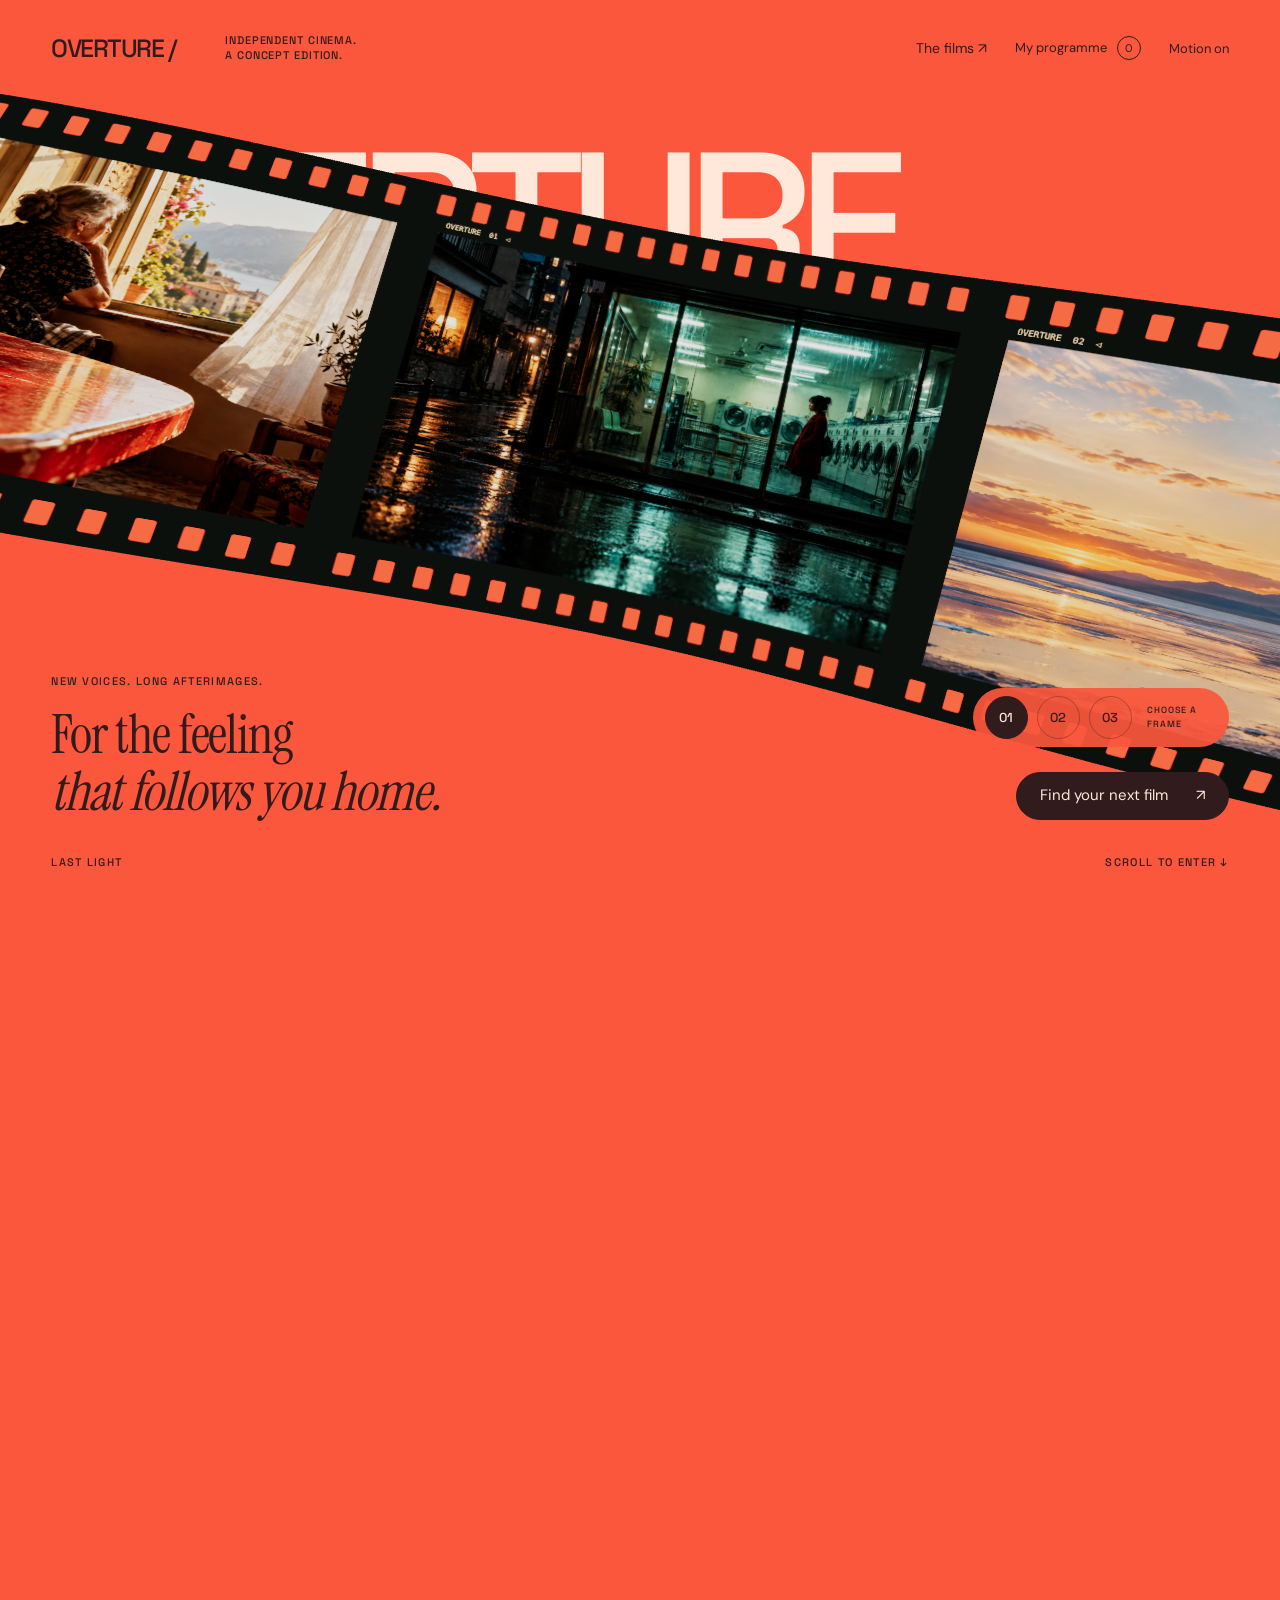
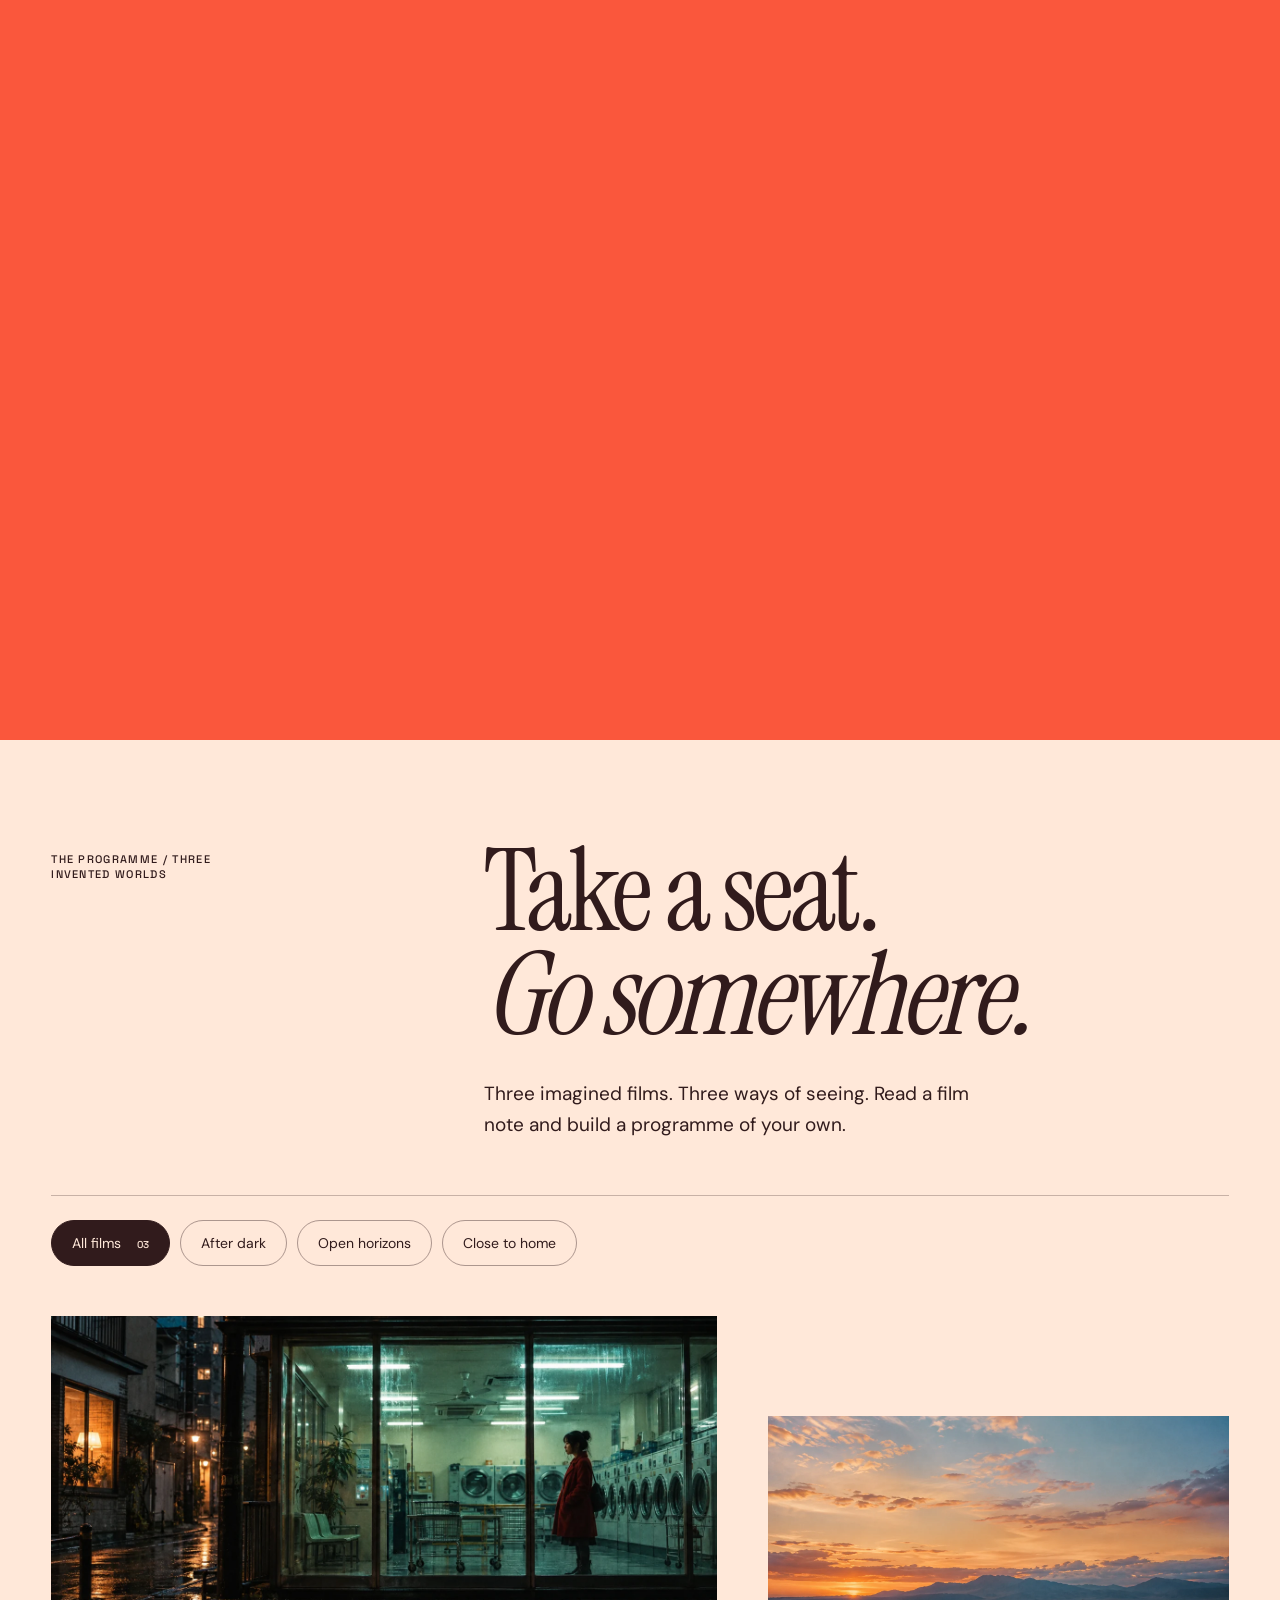
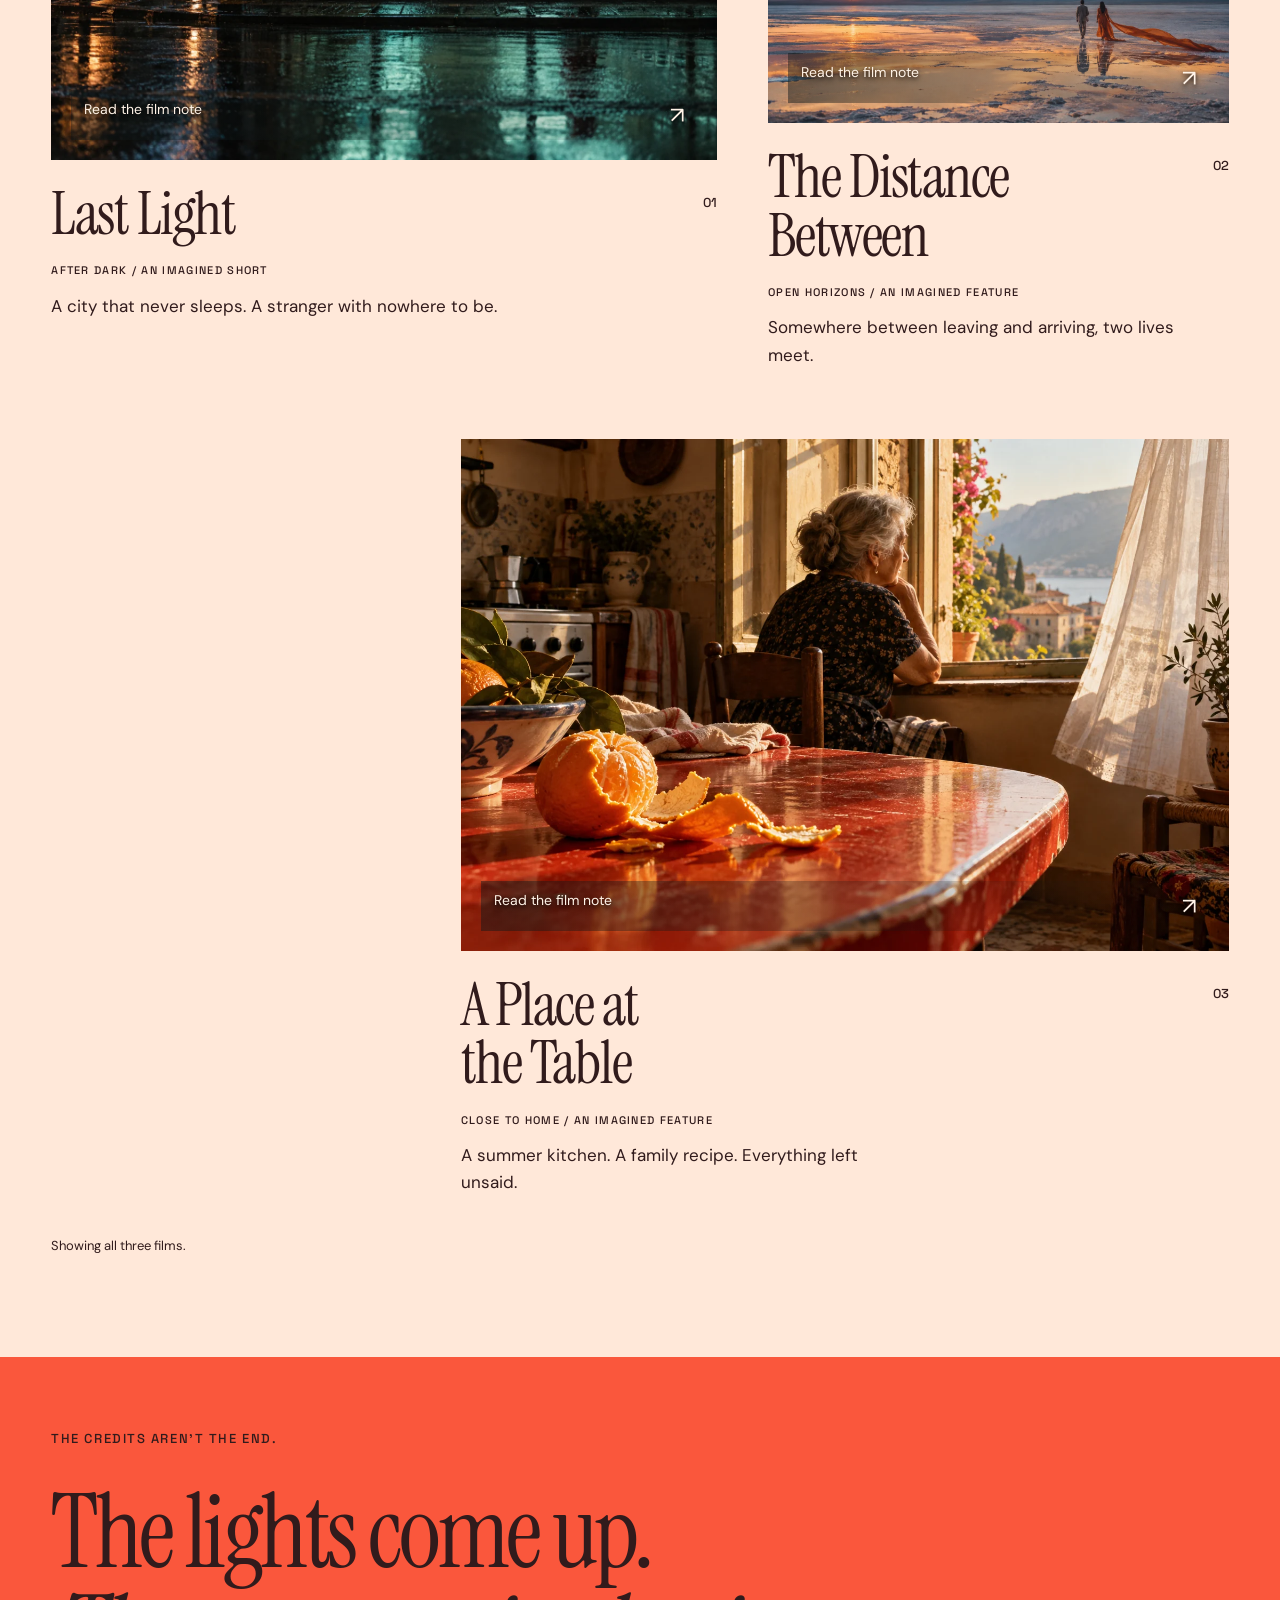
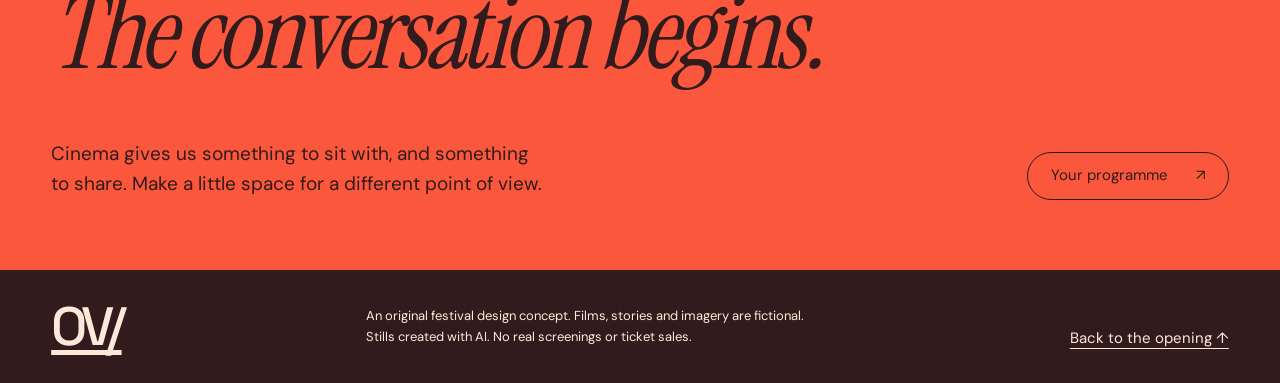
==== index.html @ 2280977c "Build distinct cinematic scene and responsive editorial site" ====
<!doctype html><html lang="en"><head><meta charset="utf-8"><meta name="viewport" content="width=device-width,initial-scale=1"><meta name="theme-color" content="#f3efe5"><title>OVERTURE · For the feeling that follows</title><meta name="description" content="An independent film festival concept. Enter the frame, explore three imagined films and make your own programme."><link rel="icon" href="./assets/icon.svg" type="image/svg+xml"><link rel="preload" href="./assets/sans.woff2" as="font" type="font/woff2" crossorigin><link rel="stylesheet" href="./common.css"><link rel="stylesheet" href="./style.css"><script type="importmap">{"imports":{"three":"./assets/vendor/three.module.js","three/webgpu":"./assets/vendor/three.module.js"}}</script></head><body>
<a class="skip" href="#programme">Skip to films</a><header class="nav"><a class="brand header-brand" href="#top">OVERTURE /</a><span class="caps nav-caption">Independent cinema.<br>A concept edition.</span><nav aria-label="Main navigation"><a href="#programme">The films ↗</a><button id="my-program" aria-label="My programme"><span class="program-label">My programme</span> <span id="saved-count">0</span></button><button data-motion aria-pressed="false">Motion on</button></nav></header>
<main id="top"><section class="journey" aria-label="A filmstrip becomes a cinema screen"><div class="sticky"><h1 class="masthead">OVERTURE</h1><span class="edition caps">A GOOD FILM<br>IS ONLY THE BEGINNING.</span><div class="projection"><img id="projection-image" src="./assets/night.webp" width="1440" height="960" alt="A woman waiting in a turquoise-lit laundromat at night"></div><div class="scene"><canvas aria-label="A curved three-dimensional filmstrip that unfurls toward the viewer"></canvas><div class="fallback" hidden>Some stories stay with you.<br><a href="#programme">Discover the films ↓</a></div></div><div class="hero-bottom"><div><span class="caps">NEW VOICES. LONG AFTERIMAGES.</span><p>For the feeling<br><em>that follows you home.</em></p></div><div class="hero-actions"><div class="frame-select" role="group" aria-label="Choose projected film"><button data-frame="0" class="selected" aria-pressed="true" aria-label="Project Last Light">01</button><button data-frame="1" aria-pressed="false" aria-label="Project The Distance Between">02</button><button data-frame="2" aria-pressed="false" aria-label="Project A Place at the Table">03</button><span class="caps">CHOOSE A FRAME</span></div><a class="action" href="#programme">Find your next film <span class="arrow">↗</span></a></div></div><div class="screen-title" aria-hidden="true">Some stories<br><em>stay with you.</em></div><div class="frame-counter caps"><span id="frame-name">LAST LIGHT</span><span id="scroll-cue">SCROLL TO ENTER ↓</span></div></div></section>
<section id="programme" class="programme"><div class="programme-head reveal"><span class="caps">THE PROGRAMME / THREE INVENTED WORLDS</span><div><h2>Take a seat.<br><em>Go somewhere.</em></h2><p>Three imagined films. Three ways of seeing. Read a film note and build a programme of your own.</p></div></div><div class="filters" role="group" aria-label="Filter films"><button data-filter="all" class="selected" aria-pressed="true">All films <span>03</span></button><button data-filter="night" aria-pressed="false">After dark</button><button data-filter="salt" aria-pressed="false">Open horizons</button><button data-filter="home" aria-pressed="false">Close to home</button></div><div class="film-grid" id="film-grid"><button class="film-card reveal" data-film="0" data-category="night"><div class="poster"><img src="./assets/night.webp" alt="A red-coated woman waits in a glowing laundromat on a rainy street" width="1440" height="960" loading="lazy"><span class="poster-action">Read the film note <span>↗</span></span></div><div class="film-heading"><h3>Last Light</h3><span class="film-index">01</span></div><div class="film-meta caps">AFTER DARK / AN IMAGINED SHORT</div><p>A city that never sleeps. A stranger with nowhere to be.</p></button><button class="film-card reveal" data-film="1" data-category="salt"><div class="poster"><img src="./assets/salt.webp" alt="Two figures cross a mirrored salt flat under an orange sunset" width="1440" height="960" loading="lazy"><span class="poster-action">Read the film note <span>↗</span></span></div><div class="film-heading"><h3>The Distance<br>Between</h3><span class="film-index">02</span></div><div class="film-meta caps">OPEN HORIZONS / AN IMAGINED FEATURE</div><p>Somewhere between leaving and arriving, two lives meet.</p></button><button class="film-card reveal" data-film="2" data-category="home"><div class="poster"><img src="./assets/home.webp" alt="Sunlight falls across an orange and a red kitchen table beside a woman at a window" width="1440" height="960" loading="lazy"><span class="poster-action">Read the film note <span>↗</span></span></div><div class="film-heading"><h3>A Place at<br>the Table</h3><span class="film-index">03</span></div><div class="film-meta caps">CLOSE TO HOME / AN IMAGINED FEATURE</div><p>A summer kitchen. A family recipe. Everything left unsaid.</p></button></div><p class="filter-status" aria-live="polite" id="filter-status">Showing all three films.</p></section>
<section class="afterword"><span class="caps">THE CREDITS AREN’T THE END.</span><h2 class="reveal">The lights come up.<br><em>The conversation begins.</em></h2><div><p>Cinema gives us something to sit with, and something to share. Make a little space for a different point of view.</p><button class="pill" id="review-program">Your programme <span class="arrow">↗</span></button></div></section></main><footer class="site-footer"><a class="brand" href="#top">OV/</a><p>An original festival design concept. Films, stories and imagery are fictional. Stills created with AI. No real screenings or ticket sales.</p><a href="#top">Back to the opening ↑</a></footer>
<dialog id="film-note"><img id="note-image" src="./assets/night.webp" alt="" width="1440" height="960"><div class="dialog-inner"><button class="dialog-close" data-close>Close ×</button><span class="caps" id="note-genre">AFTER DARK</span><h2 id="note-title">Last Light</h2><p id="note-synopsis"></p><button class="action" id="save-film">Save to my programme <span>+</span></button><p class="note-status" aria-live="polite" id="save-status"></p></div></dialog><dialog id="program-note"><div class="dialog-inner"><button class="dialog-close" data-close>Close ×</button><span class="caps">YOUR OWN LITTLE FESTIVAL</span><h2>My programme.</h2><div id="program-list"></div><p class="program-hint">Your selection is saved in this browser. These fictional films are part of a design demo.</p><a class="action" href="#programme" id="browse-films">Browse the films ↗</a></div></dialog>
<script type="module" src="./app.js"></script></body></html>
---- common.css ----
@font-face{font-family:DM;src:url('./assets/sans.woff2') format('woff2');font-weight:400;font-display:swap}@font-face{font-family:Space;src:url('./assets/display.woff2') format('woff2');font-weight:500;font-display:swap}@font-face{font-family:Instrument;src:url('./assets/serif.woff2') format('woff2');font-weight:400;font-display:swap}
*{box-sizing:border-box}html{scroll-behavior:smooth;scroll-padding-top:90px}body{margin:0;font-family:DM,Arial,sans-serif;-webkit-font-smoothing:antialiased}button,a,input,select{ -webkit-tap-highlight-color:transparent}button,input,select{font:inherit}button,a{touch-action:manipulation}a{color:inherit;text-decoration:none}button{cursor:pointer}button:focus-visible,a:focus-visible,input:focus-visible,select:focus-visible{outline:3px solid var(--accent);outline-offset:5px}button:disabled{cursor:default}p{font-size:20px;line-height:1.6;margin:0}h1,h2,h3{font-weight:400;margin:0}button{color:inherit}.skip{position:fixed;top:-80px;left:20px;padding:15px;background:var(--ink);color:var(--paper);z-index:100}.skip:focus{top:12px}.scene{position:relative;width:100%;height:100svh;overflow:hidden}.scene canvas{display:block;width:100%;height:100%}.fallback{position:absolute;inset:30% 10%;text-align:center;font-size:24px;line-height:1.5}.fallback[hidden]{display:none}.journey{position:relative}.sticky{position:sticky;top:0;height:100svh;overflow:hidden}.caps{font:500 13px/1.4 Space,Arial,sans-serif;letter-spacing:.12em;text-transform:uppercase}.pill,.action{display:inline-flex;align-items:center;justify-content:center;min-height:48px;padding:12px 23px;border-radius:100px;border:1px solid currentColor;background:transparent;font-size:15px;line-height:1.3;gap:28px;transition:background .2s,color .2s,box-shadow .2s}.action{background:var(--ink);color:var(--paper);border-color:var(--ink)}.action:hover{background:var(--accent);color:var(--ink);border-color:var(--accent)}.pill:hover{background:var(--ink);color:var(--paper)}.arrow{display:inline-block;transition:transform .25s}.action:hover .arrow,a:hover .arrow{transform:translate(4px,-4px)}.site-footer{display:flex;justify-content:space-between;align-items:flex-end;gap:32px;padding:35px 4vw;border-top:1px solid currentColor}.site-footer p{font-size:13px;line-height:1.6;max-width:460px}.site-footer a{font-size:15px;text-decoration:underline;text-underline-offset:5px}dialog{width:min(780px,calc(100% - 32px));max-height:90svh;padding:0;background:var(--paper);color:var(--ink);border:0;border-radius:6px;box-shadow:0 20px 120px #0006}dialog::backdrop{background:#050d16b8;backdrop-filter:blur(8px)}.dialog-inner{padding:clamp(24px,5vw,54px)}.dialog-inner h2{font-family:Instrument,serif;font-size:clamp(42px,6vw,68px);line-height:1;margin:25px 0}.dialog-inner p{font-size:18px;line-height:1.6}.dialog-close{float:right;border:1px solid currentColor;background:transparent;padding:10px 16px;border-radius:99px;min-height:44px}.dialog-inner .action{margin-top:26px}.reveal{opacity:1}.ready .reveal{opacity:0;transform:translateY(24px);transition:opacity .7s,transform .7s}.ready .reveal.in-view{opacity:1;transform:none}.motion-off .reveal{opacity:1;transform:none;transition:none}@media(max-width:700px){p{font-size:17px;line-height:1.6}.caps{font-size:12px}.site-footer{padding:28px 22px;align-items:flex-start;flex-direction:column;gap:20px}.pill,.action{font-size:14px;min-height:46px;padding:12px 19px}}@media(prefers-reduced-motion:reduce){html{scroll-behavior:auto}*,*:before,*:after{animation:none!important;transition:none!important}.ready .reveal{opacity:1;transform:none}}

.motion-off *{animation-play-state:paused!important}
---- style.css ----
:root{--ink:#311b1c;--paper:#ffe8d9;--accent:#ffca9c}body{background:#fa573c;color:var(--ink)}.nav{position:absolute;z-index:9;top:0;left:0;width:100%;padding:28px 4vw;display:flex;align-items:center;gap:50px}.brand{font:500 47px/.8 Space,sans-serif;letter-spacing:-.09em}.nav-caption{font-size:11px;letter-spacing:.08em}.nav nav{display:flex;margin-left:auto;gap:28px;align-items:center;font-size:14px}.nav button{border:0;background:none;padding:8px 0;min-height:40px;font-size:13px}.nav button:hover,.nav a:hover{text-decoration:underline;text-underline-offset:5px}#saved-count{display:inline-flex;border:1px solid currentColor;border-radius:50%;width:24px;height:24px;align-items:center;justify-content:center;margin-left:7px;font-size:11px}.journey{height:260svh}.sticky{background:#fa573c}.masthead{position:absolute;left:3vw;top:16svh;width:94vw;z-index:1;font:500 15.8vw/.8 Space,sans-serif;letter-spacing:-.085em;color:#ffe8d9;transform:translateY(var(--title-y,0px));opacity:var(--opening,1)}.edition{position:absolute;top:41%;left:4vw;color:#ffe8d9;z-index:1;font-size:11px;line-height:1.6;opacity:var(--opening,1)}.scene{position:absolute;inset:0;z-index:3;pointer-events:none;opacity:var(--strip,1)}.projection{position:absolute;inset:0;z-index:2;opacity:var(--screen,0);overflow:hidden;background:#172527}.projection img{width:100%;height:100%;object-fit:cover;object-position:50% 50%;transform:scale(var(--screen-scale,1.05))}.projection:after{content:'';position:absolute;inset:0;background:linear-gradient(0deg,#041317b3,transparent 75%)}.hero-bottom{position:absolute;z-index:4;bottom:80px;left:4vw;right:4vw;display:flex;justify-content:space-between;align-items:end;gap:40px;opacity:var(--opening,1);transform:translateY(var(--bottom-y,0px));pointer-events:var(--opening-events,auto)}.hero-bottom p{font:clamp(34px,4.2vw,68px)/1.05 Instrument,serif;margin-top:17px;letter-spacing:-.02em}.hero-bottom p em{font-style:italic}.hero-bottom .caps{font-size:11px}.hero-actions{display:flex;flex-direction:column;align-items:flex-end;gap:25px}.action{background:var(--ink);border-color:var(--ink);color:var(--paper)}.action:hover{background:var(--paper);border-color:var(--paper)}.frame-select{display:flex;align-items:center;gap:9px}.frame-select button{border:1px solid #311b1c55;border-radius:50%;width:43px;height:43px;background:transparent;font:13px Space,sans-serif;transition:background .2s,color .2s}.frame-select button:hover,.frame-select button.selected{background:var(--ink);color:var(--paper);border-color:var(--ink)}.frame-select .caps{font-size:9px;max-width:70px;line-height:1.5;margin-left:6px}.screen-title{position:absolute;z-index:4;left:4vw;bottom:15%;color:var(--paper);font:clamp(60px,9vw,150px)/.9 Instrument,serif;letter-spacing:-.035em;opacity:var(--screen-type,0);transform:translateY(var(--screen-y,35px));pointer-events:none}.frame-counter{position:absolute;z-index:4;left:4vw;right:4vw;bottom:30px;display:flex;justify-content:space-between;font-size:11px;color:var(--counter-color,#311b1c)}.programme{padding:100px 4vw 100px;background:#ffe8d9;scroll-margin-top:0}.programme-head{display:grid;grid-template-columns:1fr 2fr;gap:60px;margin-bottom:55px}.programme-head>.caps{font-size:11px;padding-top:12px;max-width:220px}.programme-head h2{font:clamp(65px,9vw,150px)/.9 Instrument,serif;letter-spacing:-.035em}.programme-head p{max-width:510px;margin-top:32px;font-size:19px}.filters{display:flex;gap:10px;flex-wrap:wrap;border-top:1px solid #311b1c44;padding-top:24px;margin-bottom:50px}.filters button{font-size:14px;border:1px solid #311b1c66;background:transparent;border-radius:99px;padding:12px 20px;min-height:46px}.filters button span{font:10px Space,sans-serif;margin-left:12px}.filters button:hover{background:#f8d2c0}.filters button.selected{background:var(--ink);color:var(--paper);border-color:var(--ink)}.film-grid{display:grid;grid-template-columns:repeat(12,1fr);gap:70px 4vw;align-items:start}.film-card{padding:0;border:0;text-align:left;background:none;min-width:0;color:var(--ink);grid-column:span 7}.film-card:nth-child(2){grid-column:span 5;padding-top:100px}.film-card:nth-child(3){grid-column:5/span 8}.film-card[hidden]{display:none}.film-card .poster{position:relative;overflow:hidden;aspect-ratio:1.5;background:#201e22;transform:perspective(900px) rotateX(var(--rx,0deg)) rotateY(var(--ry,0deg));transition:transform .4s;transform-origin:center center}.poster img{width:100%;height:100%;display:block;object-fit:cover;transition:transform .7s,filter .7s}.film-card:hover .poster img,.film-card:focus-visible .poster img{transform:scale(1.04);filter:brightness(1.08)}.poster-action{position:absolute;left:20px;bottom:20px;right:20px;color:#fff3e7;font-size:14px;display:flex;justify-content:space-between;text-shadow:0 2px 5px #000;background:linear-gradient(90deg,#10171877,transparent);padding:10px 13px}.poster-action>span{font-size:23px;transition:transform .25s}.film-card:hover .poster-action>span{transform:translate(3px,-3px)}.film-heading{display:flex;justify-content:space-between;gap:20px;align-items:start;margin-top:25px}.film-heading h3{font:clamp(40px,4.7vw,80px)/.97 Instrument,serif;letter-spacing:-.025em}.film-index{font:13px Space,sans-serif;margin-top:9px}.film-meta{font-size:11px;margin-top:20px}.film-card p{font-size:17px;line-height:1.6;max-width:450px;margin-top:14px}.filter-status{font-size:13px;margin-top:40px}.film-grid.filtered .film-card{grid-column:1/span 8;padding-top:0}.afterword{padding:70px 4vw;background:#fa573c}.afterword h2{font:clamp(50px,8vw,130px)/.98 Instrument,serif;letter-spacing:-.035em;margin:35px 0 55px}.afterword>div{display:flex;justify-content:space-between;gap:50px;align-items:end}.afterword p{max-width:500px;font-size:19px}.site-footer{background:#311b1c;color:#ffe8d9;border:0}.site-footer .brand{font-size:54px}#film-note>img{display:block;width:100%;height:auto;max-height:42svh;object-fit:cover}.note-status{font-size:13px!important;min-height:20px;margin-top:13px}.program-hint{font-size:14px!important;margin-top:25px}.program-row{display:flex;align-items:center;justify-content:space-between;gap:20px;border-top:1px solid #311b1c44;padding:18px 0}.program-row span{font:32px Instrument,serif}.program-row button{background:none;border:0;border-bottom:1px solid #311b1c77;padding:10px 0;font-size:13px}.program-row button:hover{color:#a33626}.empty-program{font-size:18px;padding:10px 0 20px}@media(max-width:900px){.nav{gap:25px}.nav nav{gap:18px}.hero-bottom p{font-size:44px}.film-card p{font-size:16px}.programme-head{gap:30px}}@media(max-width:700px){.nav{padding:23px 22px}.brand{font-size:39px}.nav-caption{display:none}.nav nav{gap:18px}.nav nav>a{display:none}.nav button{font-size:12px}#saved-count{width:21px;height:21px;font-size:10px;margin-left:3px}.journey{height:240svh}.masthead{top:22svh;left:3vw;font-size:15.8vw}.edition{top:15svh;left:22px;font-size:10px}.hero-bottom{left:22px;right:22px;bottom:80px;display:block}.hero-bottom p{font-size:37px}.hero-bottom>.caps{font-size:10px}.hero-actions{margin-top:25px;align-items:flex-start;gap:20px}.frame-select{gap:8px}.frame-select button{width:38px;height:38px;font-size:12px}.hero-actions .action{width:100%;justify-content:space-between}.hero-bottom .caps{font-size:10px}.frame-select .caps{font-size:8px}.frame-counter{left:22px;right:22px;bottom:25px;font-size:9px;gap:15px}.frame-counter>span{max-width:170px}.screen-title{left:22px;bottom:20%;font-size:20vw}.programme{padding:60px 22px}.programme-head{display:block;margin-bottom:35px}.programme-head>.caps{max-width:none}.programme-head h2{font-size:70px;margin-top:25px}.programme-head p{font-size:17px;margin-top:25px}.filters{gap:8px;padding-top:20px;margin-bottom:35px}.filters button{font-size:12px;padding:10px 14px;min-height:42px}.film-grid{display:flex;flex-direction:column;gap:45px}.film-card,.film-card:nth-child(2),.film-card:nth-child(3){width:100%;padding-top:0}.film-heading{margin-top:18px}.film-heading h3{font-size:45px}.film-meta{font-size:10px;margin-top:15px}.film-card p{font-size:17px;margin-top:12px}.poster-action{left:10px;right:10px;bottom:10px;font-size:12px;padding:8px 10px}.filter-status{margin-top:25px}.afterword{padding:50px 22px}.afterword h2{font-size:47px;margin:28px 0 32px}.afterword>div{display:block}.afterword p{font-size:17px}.afterword .pill{margin-top:28px}.site-footer .brand{font-size:45px}.dialog-inner h2{font-size:48px}.dialog-inner p{font-size:17px}}@media(max-height:650px) and (min-width:701px){.masthead{top:20svh;font-size:14.7vw}.hero-bottom{bottom:65px}.hero-bottom p{font-size:40px}.hero-actions{gap:14px}.edition{display:none}}

.header-brand{font-size:25px;letter-spacing:-.06em}.frame-select{background:#fa573cee;border-radius:99px;padding:8px 12px}.motion-off .film-card .poster{transform:none}@media(max-width:700px){.header-brand{font-size:20px}.nav{gap:10px}.nav nav{gap:13px}.frame-select{padding:7px 10px}}

@media(max-width:700px){.hero-bottom:before{content:"";position:absolute;z-index:-1;inset:-16px -22px -25px;background:#fa573c}.hero-bottom .caps{font-size:11px}}@media(max-width:360px){.nav .header-brand{font-size:18px}.program-label{font-size:0}.program-label:after{content:"Saved";font-size:12px}.nav nav{gap:12px}}
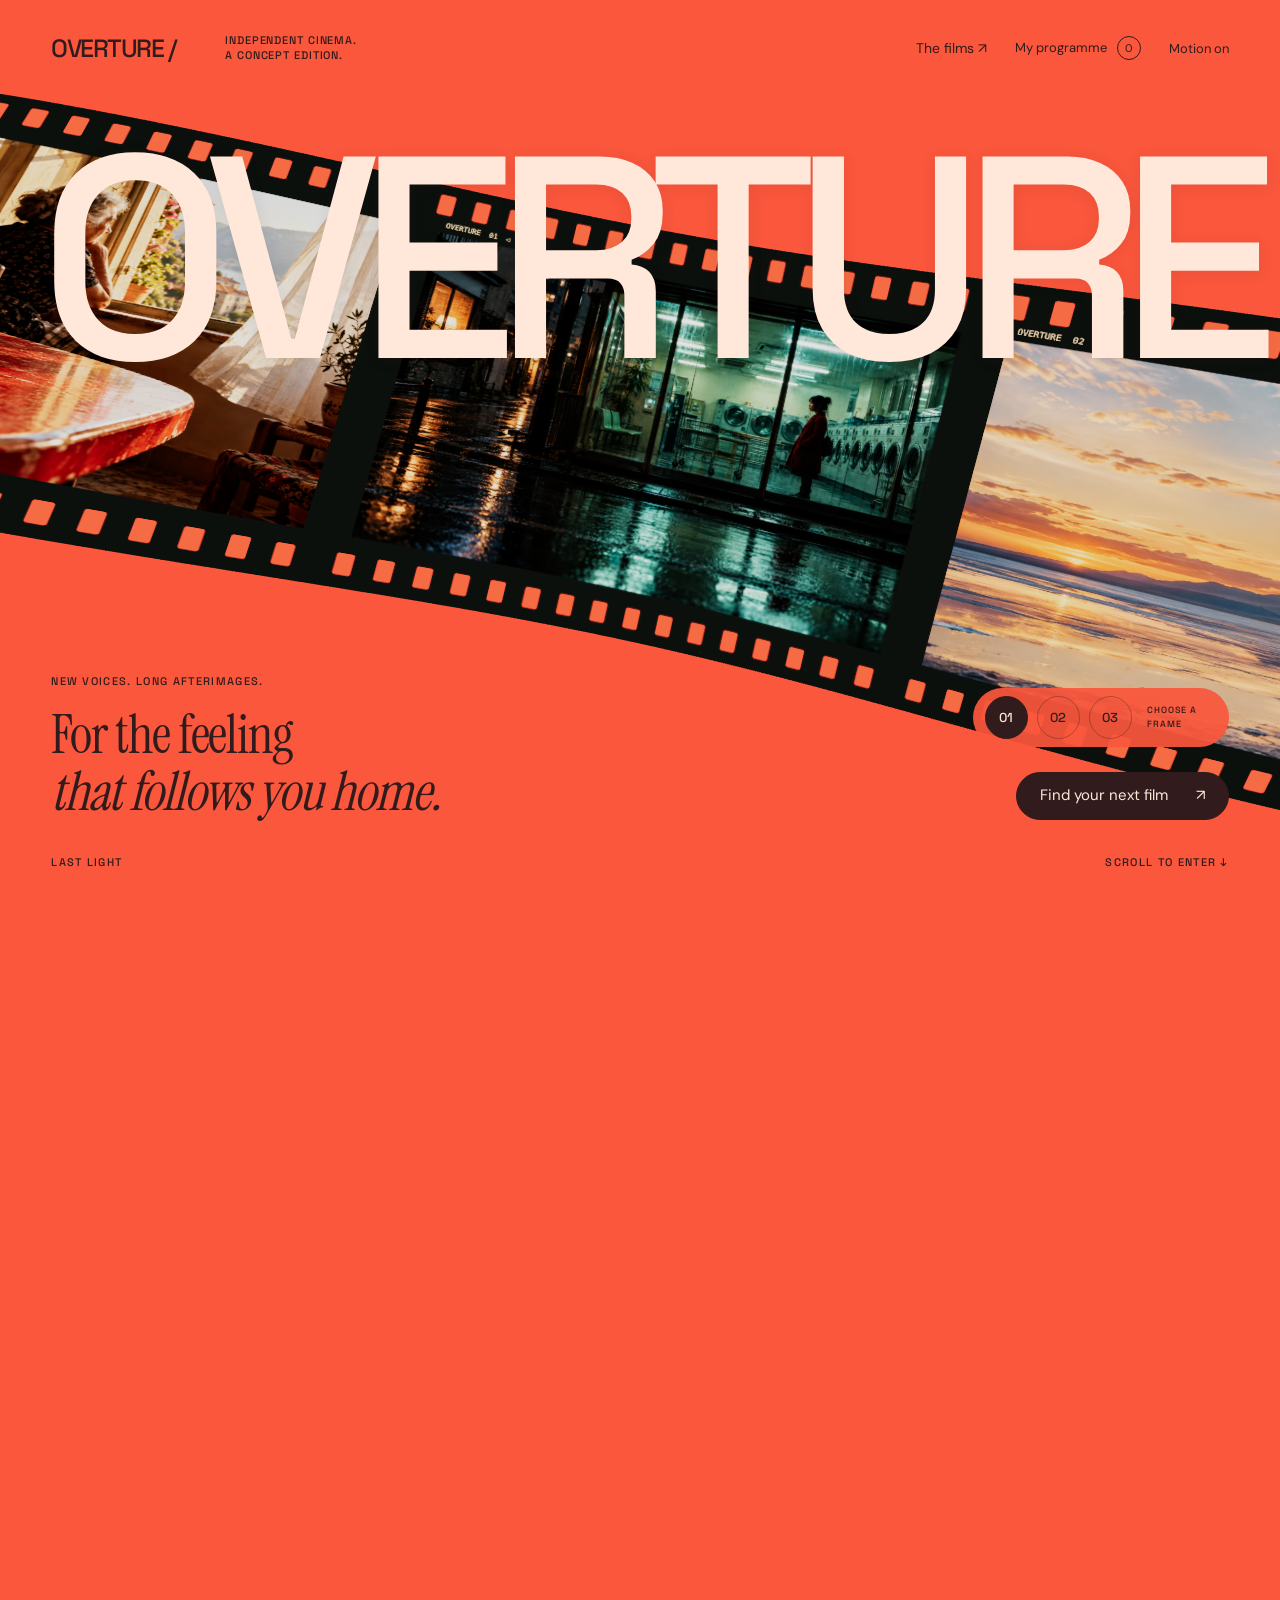
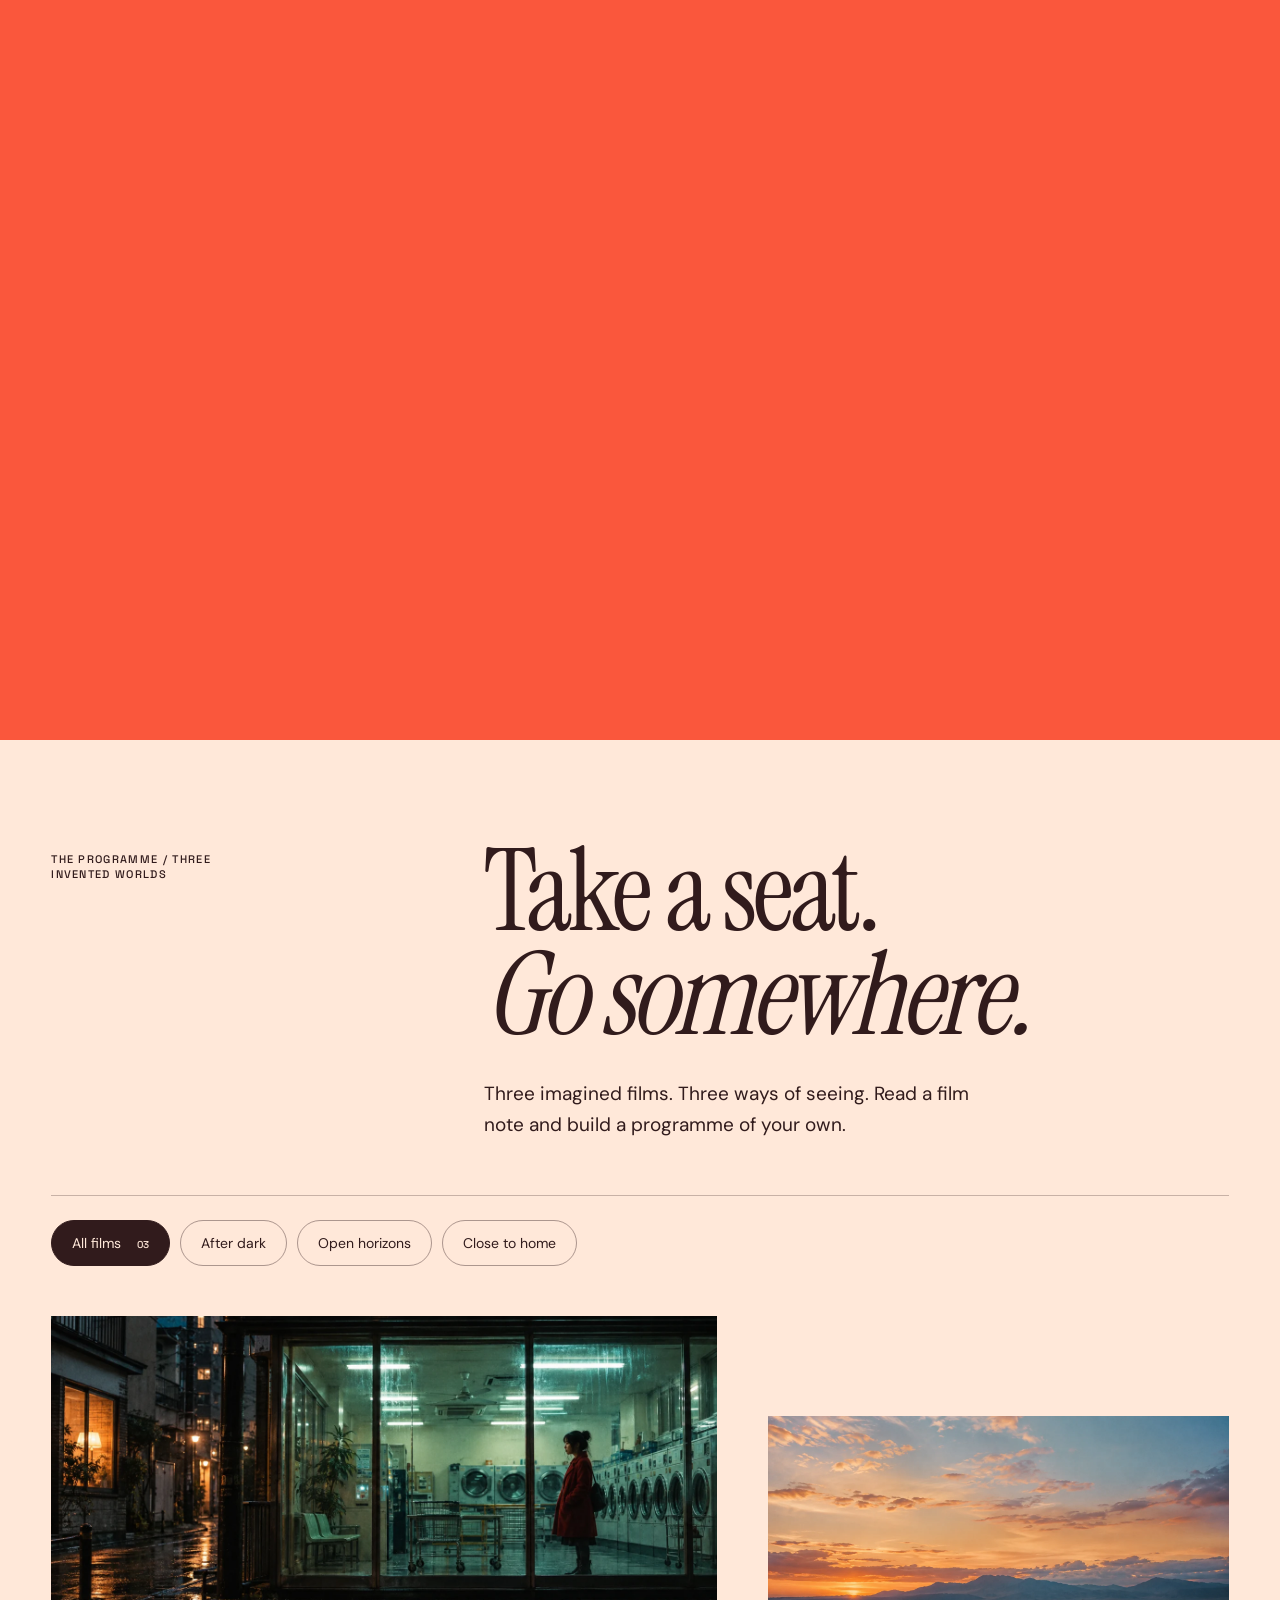
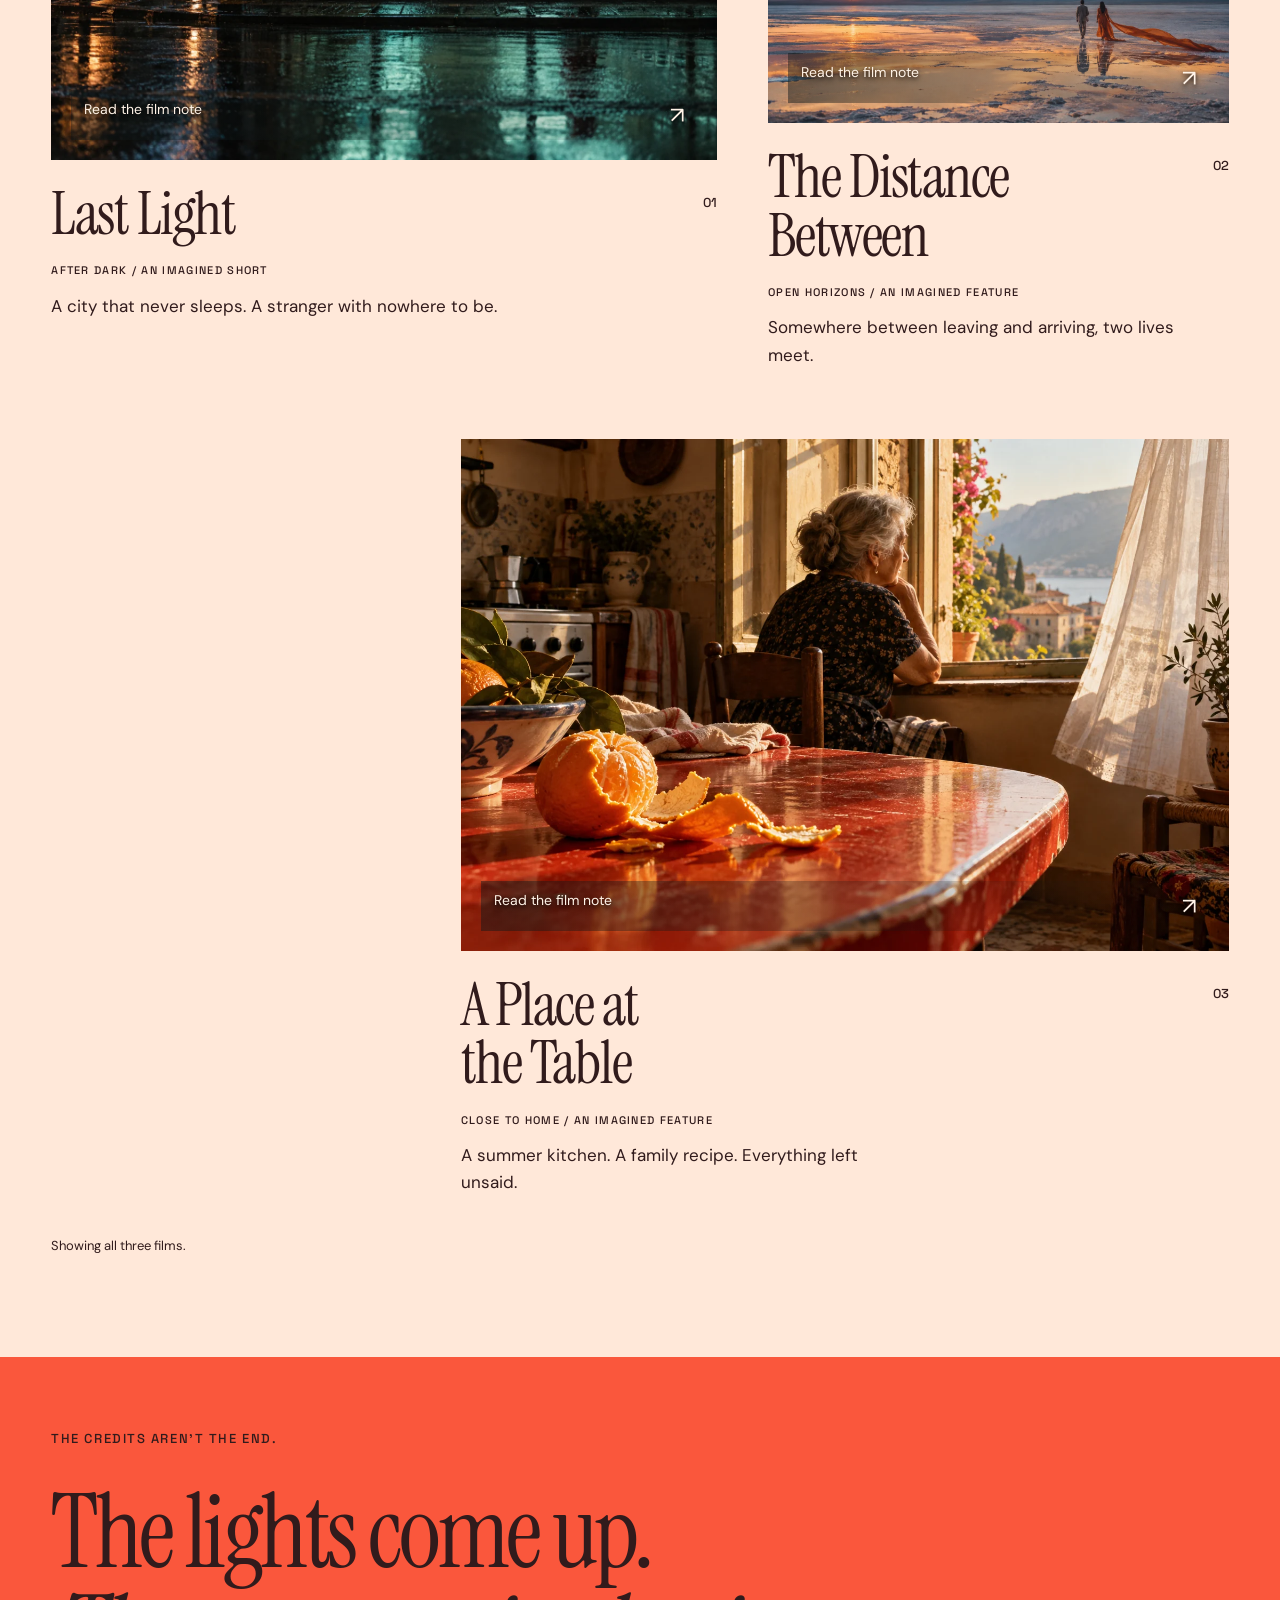
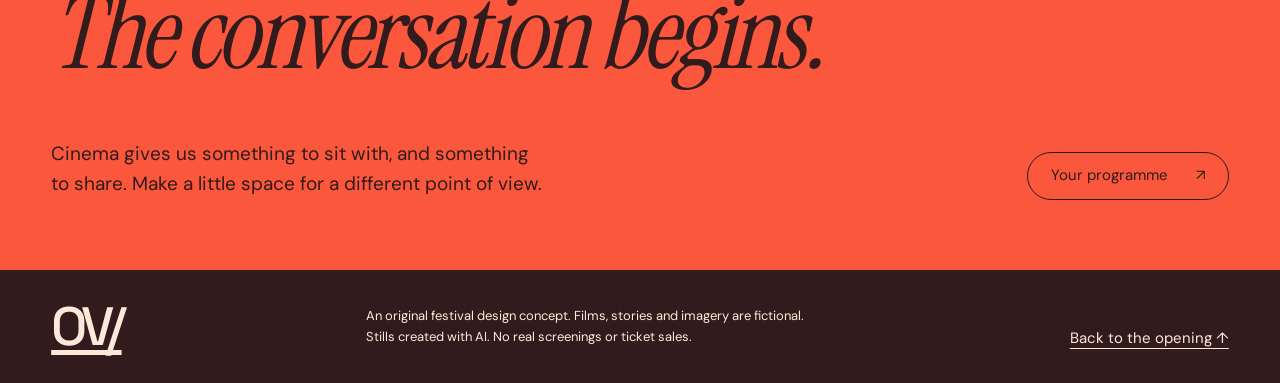
==== commit 2e95d3a5: "Update Site source" ====
--- a/index.html
+++ b/index.html
@@ -1,7 +1,7 @@
-<!doctype html><html lang="en"><head><meta charset="utf-8"><meta name="viewport" content="width=device-width,initial-scale=1"><meta name="theme-color" content="#f3efe5"><title>OVERTURE · For the feeling that follows</title><meta name="description" content="An independent film festival concept. Enter the frame, explore three imagined films and make your own programme."><link rel="icon" href="./assets/icon.svg" type="image/svg+xml"><link rel="preload" href="./assets/sans.woff2" as="font" type="font/woff2" crossorigin><link rel="stylesheet" href="./common.css"><link rel="stylesheet" href="./style.css"><script type="importmap">{"imports":{"three":"./assets/vendor/three.module.js","three/webgpu":"./assets/vendor/three.module.js"}}</script></head><body>
+<!doctype html><html lang="en"><head><meta charset="utf-8"><meta name="viewport" content="width=device-width,initial-scale=1"><meta name="theme-color" content="#f3efe5"><title>OVERTURE · For the feeling that follows</title><meta name="description" content="An independent film festival concept. Enter the frame, explore three imagined films and make your own programme."><link rel="icon" href="./assets/icon.svg" type="image/svg+xml"><link rel="preload" href="./assets/sans.woff2" as="font" type="font/woff2" crossorigin><link rel="stylesheet" href="./common.css?v=86716614e279"><link rel="stylesheet" href="./style.css?v=f6d5441d3dba"><script type="importmap">{"imports":{"three":"./assets/vendor/three.module.js","three/webgpu":"./assets/vendor/three.module.js"}}</script></head><body>
 <a class="skip" href="#programme">Skip to films</a><header class="nav"><a class="brand header-brand" href="#top">OVERTURE /</a><span class="caps nav-caption">Independent cinema.<br>A concept edition.</span><nav aria-label="Main navigation"><a href="#programme">The films ↗</a><button id="my-program" aria-label="My programme"><span class="program-label">My programme</span> <span id="saved-count">0</span></button><button data-motion aria-pressed="false">Motion on</button></nav></header>
 <main id="top"><section class="journey" aria-label="A filmstrip becomes a cinema screen"><div class="sticky"><h1 class="masthead">OVERTURE</h1><span class="edition caps">A GOOD FILM<br>IS ONLY THE BEGINNING.</span><div class="projection"><img id="projection-image" src="./assets/night.webp" width="1440" height="960" alt="A woman waiting in a turquoise-lit laundromat at night"></div><div class="scene"><canvas aria-label="A curved three-dimensional filmstrip that unfurls toward the viewer"></canvas><div class="fallback" hidden>Some stories stay with you.<br><a href="#programme">Discover the films ↓</a></div></div><div class="hero-bottom"><div><span class="caps">NEW VOICES. LONG AFTERIMAGES.</span><p>For the feeling<br><em>that follows you home.</em></p></div><div class="hero-actions"><div class="frame-select" role="group" aria-label="Choose projected film"><button data-frame="0" class="selected" aria-pressed="true" aria-label="Project Last Light">01</button><button data-frame="1" aria-pressed="false" aria-label="Project The Distance Between">02</button><button data-frame="2" aria-pressed="false" aria-label="Project A Place at the Table">03</button><span class="caps">CHOOSE A FRAME</span></div><a class="action" href="#programme">Find your next film <span class="arrow">↗</span></a></div></div><div class="screen-title" aria-hidden="true">Some stories<br><em>stay with you.</em></div><div class="frame-counter caps"><span id="frame-name">LAST LIGHT</span><span id="scroll-cue">SCROLL TO ENTER ↓</span></div></div></section>
 <section id="programme" class="programme"><div class="programme-head reveal"><span class="caps">THE PROGRAMME / THREE INVENTED WORLDS</span><div><h2>Take a seat.<br><em>Go somewhere.</em></h2><p>Three imagined films. Three ways of seeing. Read a film note and build a programme of your own.</p></div></div><div class="filters" role="group" aria-label="Filter films"><button data-filter="all" class="selected" aria-pressed="true">All films <span>03</span></button><button data-filter="night" aria-pressed="false">After dark</button><button data-filter="salt" aria-pressed="false">Open horizons</button><button data-filter="home" aria-pressed="false">Close to home</button></div><div class="film-grid" id="film-grid"><button class="film-card reveal" data-film="0" data-category="night"><div class="poster"><img src="./assets/night.webp" alt="A red-coated woman waits in a glowing laundromat on a rainy street" width="1440" height="960" loading="lazy"><span class="poster-action">Read the film note <span>↗</span></span></div><div class="film-heading"><h3>Last Light</h3><span class="film-index">01</span></div><div class="film-meta caps">AFTER DARK / AN IMAGINED SHORT</div><p>A city that never sleeps. A stranger with nowhere to be.</p></button><button class="film-card reveal" data-film="1" data-category="salt"><div class="poster"><img src="./assets/salt.webp" alt="Two figures cross a mirrored salt flat under an orange sunset" width="1440" height="960" loading="lazy"><span class="poster-action">Read the film note <span>↗</span></span></div><div class="film-heading"><h3>The Distance<br>Between</h3><span class="film-index">02</span></div><div class="film-meta caps">OPEN HORIZONS / AN IMAGINED FEATURE</div><p>Somewhere between leaving and arriving, two lives meet.</p></button><button class="film-card reveal" data-film="2" data-category="home"><div class="poster"><img src="./assets/home.webp" alt="Sunlight falls across an orange and a red kitchen table beside a woman at a window" width="1440" height="960" loading="lazy"><span class="poster-action">Read the film note <span>↗</span></span></div><div class="film-heading"><h3>A Place at<br>the Table</h3><span class="film-index">03</span></div><div class="film-meta caps">CLOSE TO HOME / AN IMAGINED FEATURE</div><p>A summer kitchen. A family recipe. Everything left unsaid.</p></button></div><p class="filter-status" aria-live="polite" id="filter-status">Showing all three films.</p></section>
 <section class="afterword"><span class="caps">THE CREDITS AREN’T THE END.</span><h2 class="reveal">The lights come up.<br><em>The conversation begins.</em></h2><div><p>Cinema gives us something to sit with, and something to share. Make a little space for a different point of view.</p><button class="pill" id="review-program">Your programme <span class="arrow">↗</span></button></div></section></main><footer class="site-footer"><a class="brand" href="#top">OV/</a><p>An original festival design concept. Films, stories and imagery are fictional. Stills created with AI. No real screenings or ticket sales.</p><a href="#top">Back to the opening ↑</a></footer>
 <dialog id="film-note"><img id="note-image" src="./assets/night.webp" alt="" width="1440" height="960"><div class="dialog-inner"><button class="dialog-close" data-close>Close ×</button><span class="caps" id="note-genre">AFTER DARK</span><h2 id="note-title">Last Light</h2><p id="note-synopsis"></p><button class="action" id="save-film">Save to my programme <span>+</span></button><p class="note-status" aria-live="polite" id="save-status"></p></div></dialog><dialog id="program-note"><div class="dialog-inner"><button class="dialog-close" data-close>Close ×</button><span class="caps">YOUR OWN LITTLE FESTIVAL</span><h2>My programme.</h2><div id="program-list"></div><p class="program-hint">Your selection is saved in this browser. These fictional films are part of a design demo.</p><a class="action" href="#programme" id="browse-films">Browse the films ↗</a></div></dialog>
-<script type="module" src="./app.js"></script></body></html>
+<script type="module" src="./app.js?v=5276ff197e7f"></script></body></html>
--- a/common.css
+++ b/common.css
@@ -2,3 +2,5 @@
 *{box-sizing:border-box}html{scroll-behavior:smooth;scroll-padding-top:90px}body{margin:0;font-family:DM,Arial,sans-serif;-webkit-font-smoothing:antialiased}button,a,input,select{ -webkit-tap-highlight-color:transparent}button,input,select{font:inherit}button,a{touch-action:manipulation}a{color:inherit;text-decoration:none}button{cursor:pointer}button:focus-visible,a:focus-visible,input:focus-visible,select:focus-visible{outline:3px solid var(--accent);outline-offset:5px}button:disabled{cursor:default}p{font-size:20px;line-height:1.6;margin:0}h1,h2,h3{font-weight:400;margin:0}button{color:inherit}.skip{position:fixed;top:-80px;left:20px;padding:15px;background:var(--ink);color:var(--paper);z-index:100}.skip:focus{top:12px}.scene{position:relative;width:100%;height:100svh;overflow:hidden}.scene canvas{display:block;width:100%;height:100%}.fallback{position:absolute;inset:30% 10%;text-align:center;font-size:24px;line-height:1.5}.fallback[hidden]{display:none}.journey{position:relative}.sticky{position:sticky;top:0;height:100svh;overflow:hidden}.caps{font:500 13px/1.4 Space,Arial,sans-serif;letter-spacing:.12em;text-transform:uppercase}.pill,.action{display:inline-flex;align-items:center;justify-content:center;min-height:48px;padding:12px 23px;border-radius:100px;border:1px solid currentColor;background:transparent;font-size:15px;line-height:1.3;gap:28px;transition:background .2s,color .2s,box-shadow .2s}.action{background:var(--ink);color:var(--paper);border-color:var(--ink)}.action:hover{background:var(--accent);color:var(--ink);border-color:var(--accent)}.pill:hover{background:var(--ink);color:var(--paper)}.arrow{display:inline-block;transition:transform .25s}.action:hover .arrow,a:hover .arrow{transform:translate(4px,-4px)}.site-footer{display:flex;justify-content:space-between;align-items:flex-end;gap:32px;padding:35px 4vw;border-top:1px solid currentColor}.site-footer p{font-size:13px;line-height:1.6;max-width:460px}.site-footer a{font-size:15px;text-decoration:underline;text-underline-offset:5px}dialog{width:min(780px,calc(100% - 32px));max-height:90svh;padding:0;background:var(--paper);color:var(--ink);border:0;border-radius:6px;box-shadow:0 20px 120px #0006}dialog::backdrop{background:#050d16b8;backdrop-filter:blur(8px)}.dialog-inner{padding:clamp(24px,5vw,54px)}.dialog-inner h2{font-family:Instrument,serif;font-size:clamp(42px,6vw,68px);line-height:1;margin:25px 0}.dialog-inner p{font-size:18px;line-height:1.6}.dialog-close{float:right;border:1px solid currentColor;background:transparent;padding:10px 16px;border-radius:99px;min-height:44px}.dialog-inner .action{margin-top:26px}.reveal{opacity:1}.ready .reveal{opacity:0;transform:translateY(24px);transition:opacity .7s,transform .7s}.ready .reveal.in-view{opacity:1;transform:none}.motion-off .reveal{opacity:1;transform:none;transition:none}@media(max-width:700px){p{font-size:17px;line-height:1.6}.caps{font-size:12px}.site-footer{padding:28px 22px;align-items:flex-start;flex-direction:column;gap:20px}.pill,.action{font-size:14px;min-height:46px;padding:12px 19px}}@media(prefers-reduced-motion:reduce){html{scroll-behavior:auto}*,*:before,*:after{animation:none!important;transition:none!important}.ready .reveal{opacity:1;transform:none}}
 
 .motion-off *{animation-play-state:paused!important}
+
+html.motion-off{scroll-behavior:auto}
--- a/style.css
+++ b/style.css
@@ -3,3 +3,9 @@
 .header-brand{font-size:25px;letter-spacing:-.06em}.frame-select{background:#fa573cee;border-radius:99px;padding:8px 12px}.motion-off .film-card .poster{transform:none}@media(max-width:700px){.header-brand{font-size:20px}.nav{gap:10px}.nav nav{gap:13px}.frame-select{padding:7px 10px}}
 
 @media(max-width:700px){.hero-bottom:before{content:"";position:absolute;z-index:-1;inset:-16px -22px -25px;background:#fa573c}.hero-bottom .caps{font-size:11px}}@media(max-width:360px){.nav .header-brand{font-size:18px}.program-label{font-size:0}.program-label:after{content:"Saved";font-size:12px}.nav nav{gap:12px}}
+
+.projection img{object-position:75% 50%}@media(min-width:701px) and (max-width:1000px){.hero-bottom:before{content:"";position:absolute;z-index:-1;inset:-20px -4vw -30px;background:#fa573c}}
+
+.masthead{z-index:4;text-shadow:0 2px 16px #311b1c16;pointer-events:none}
+
+.masthead{font-size:22.5vw}
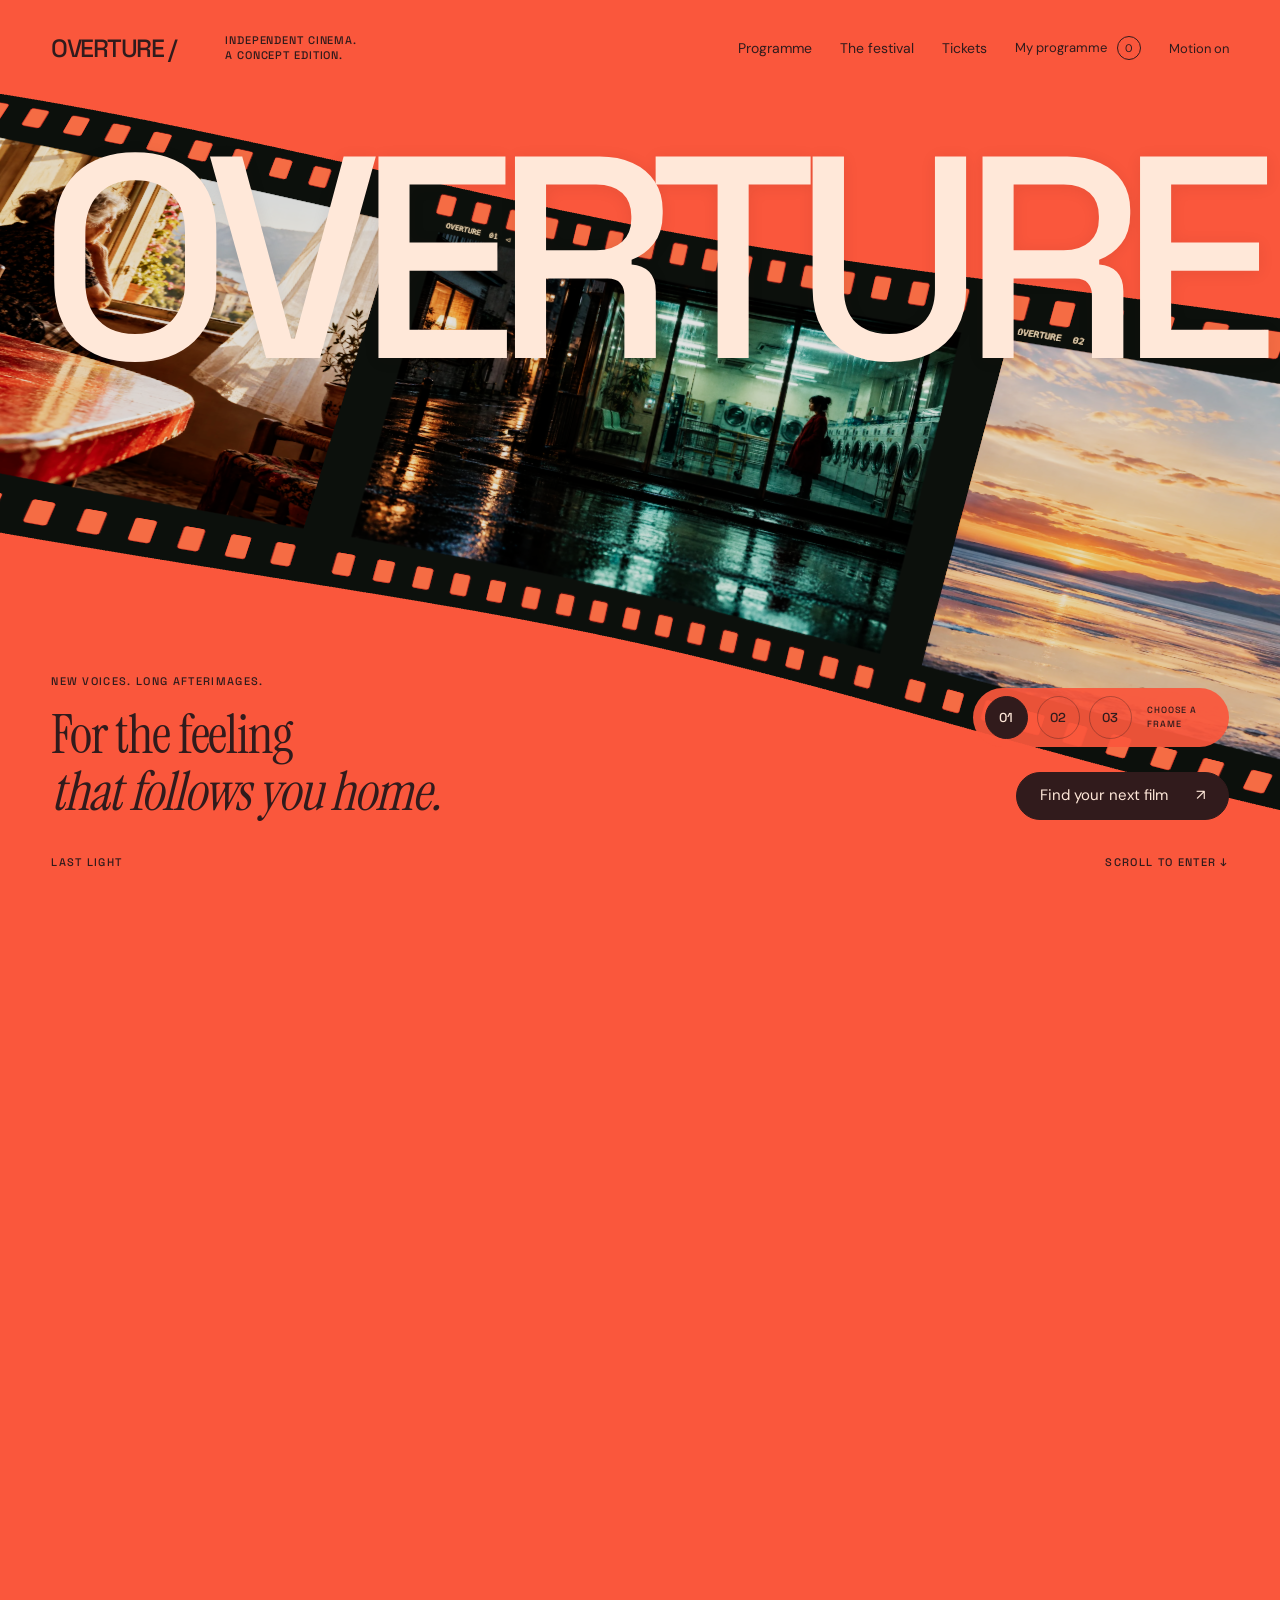
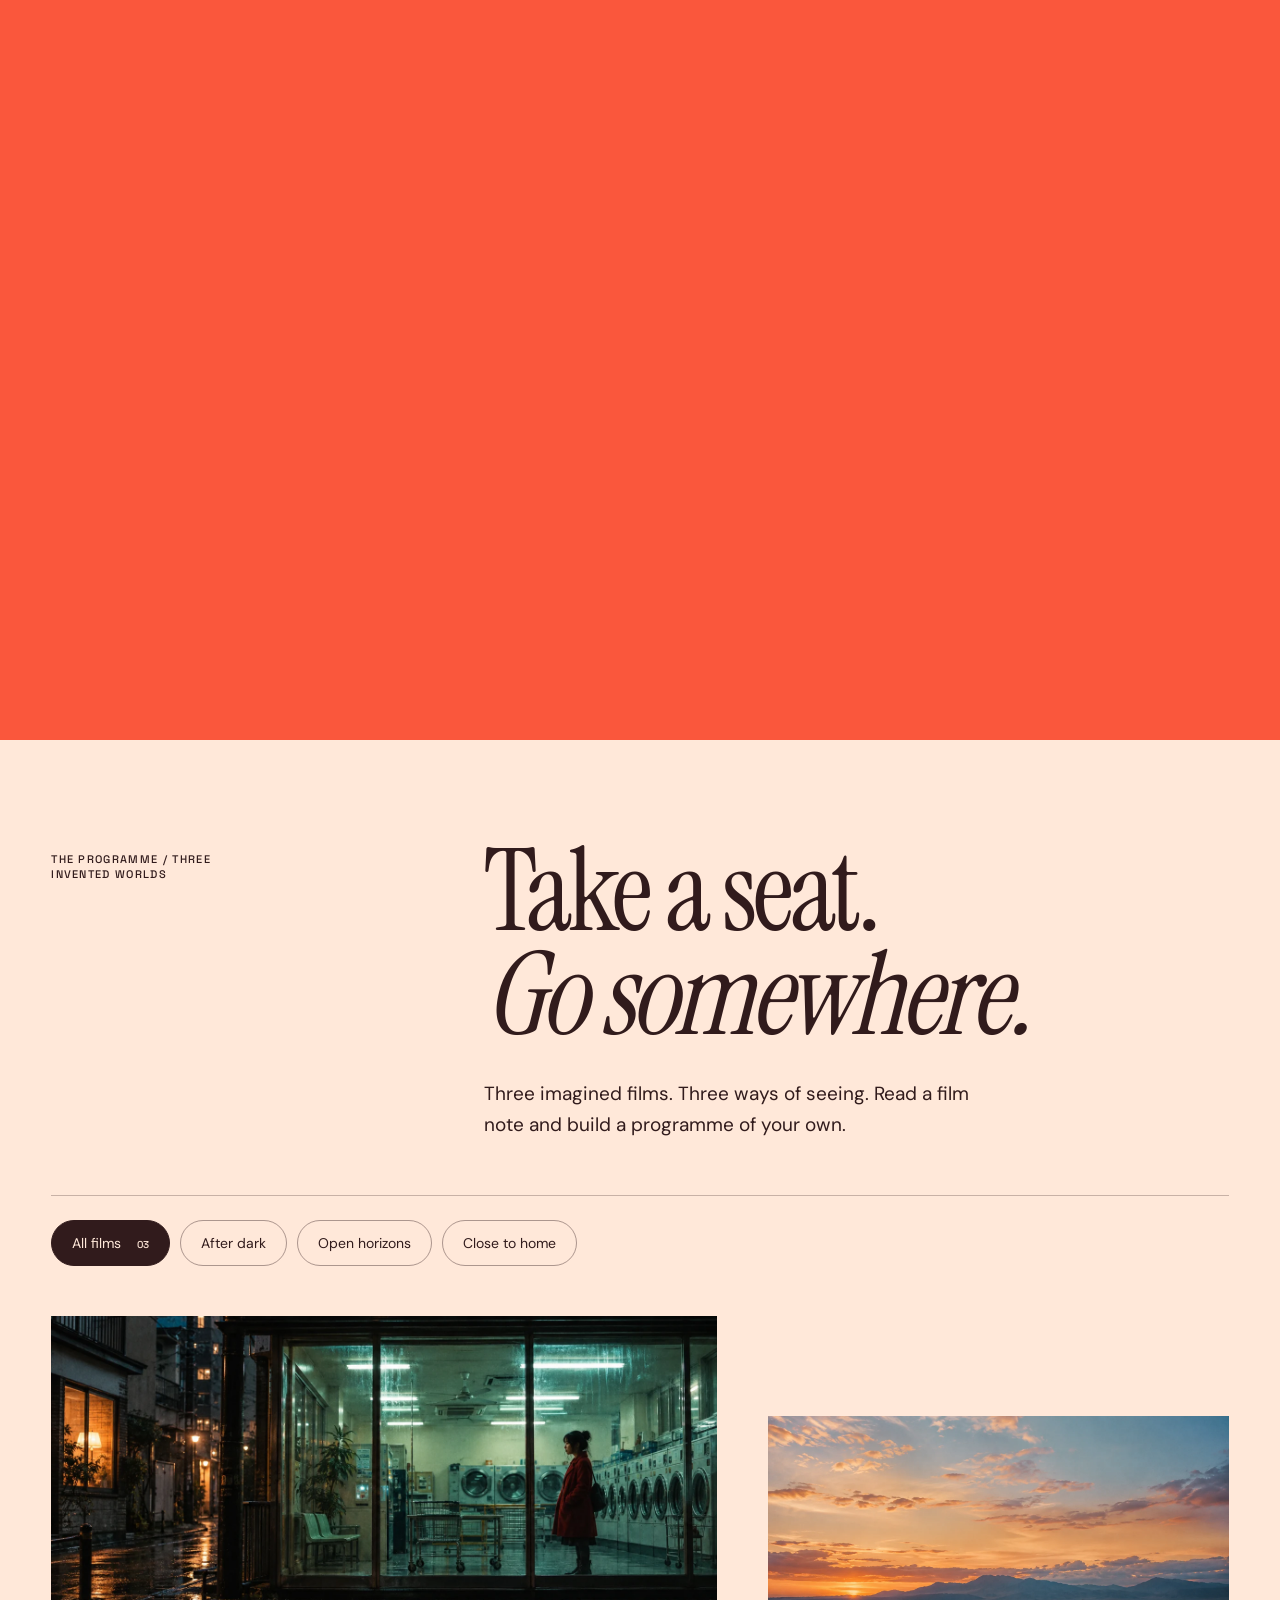
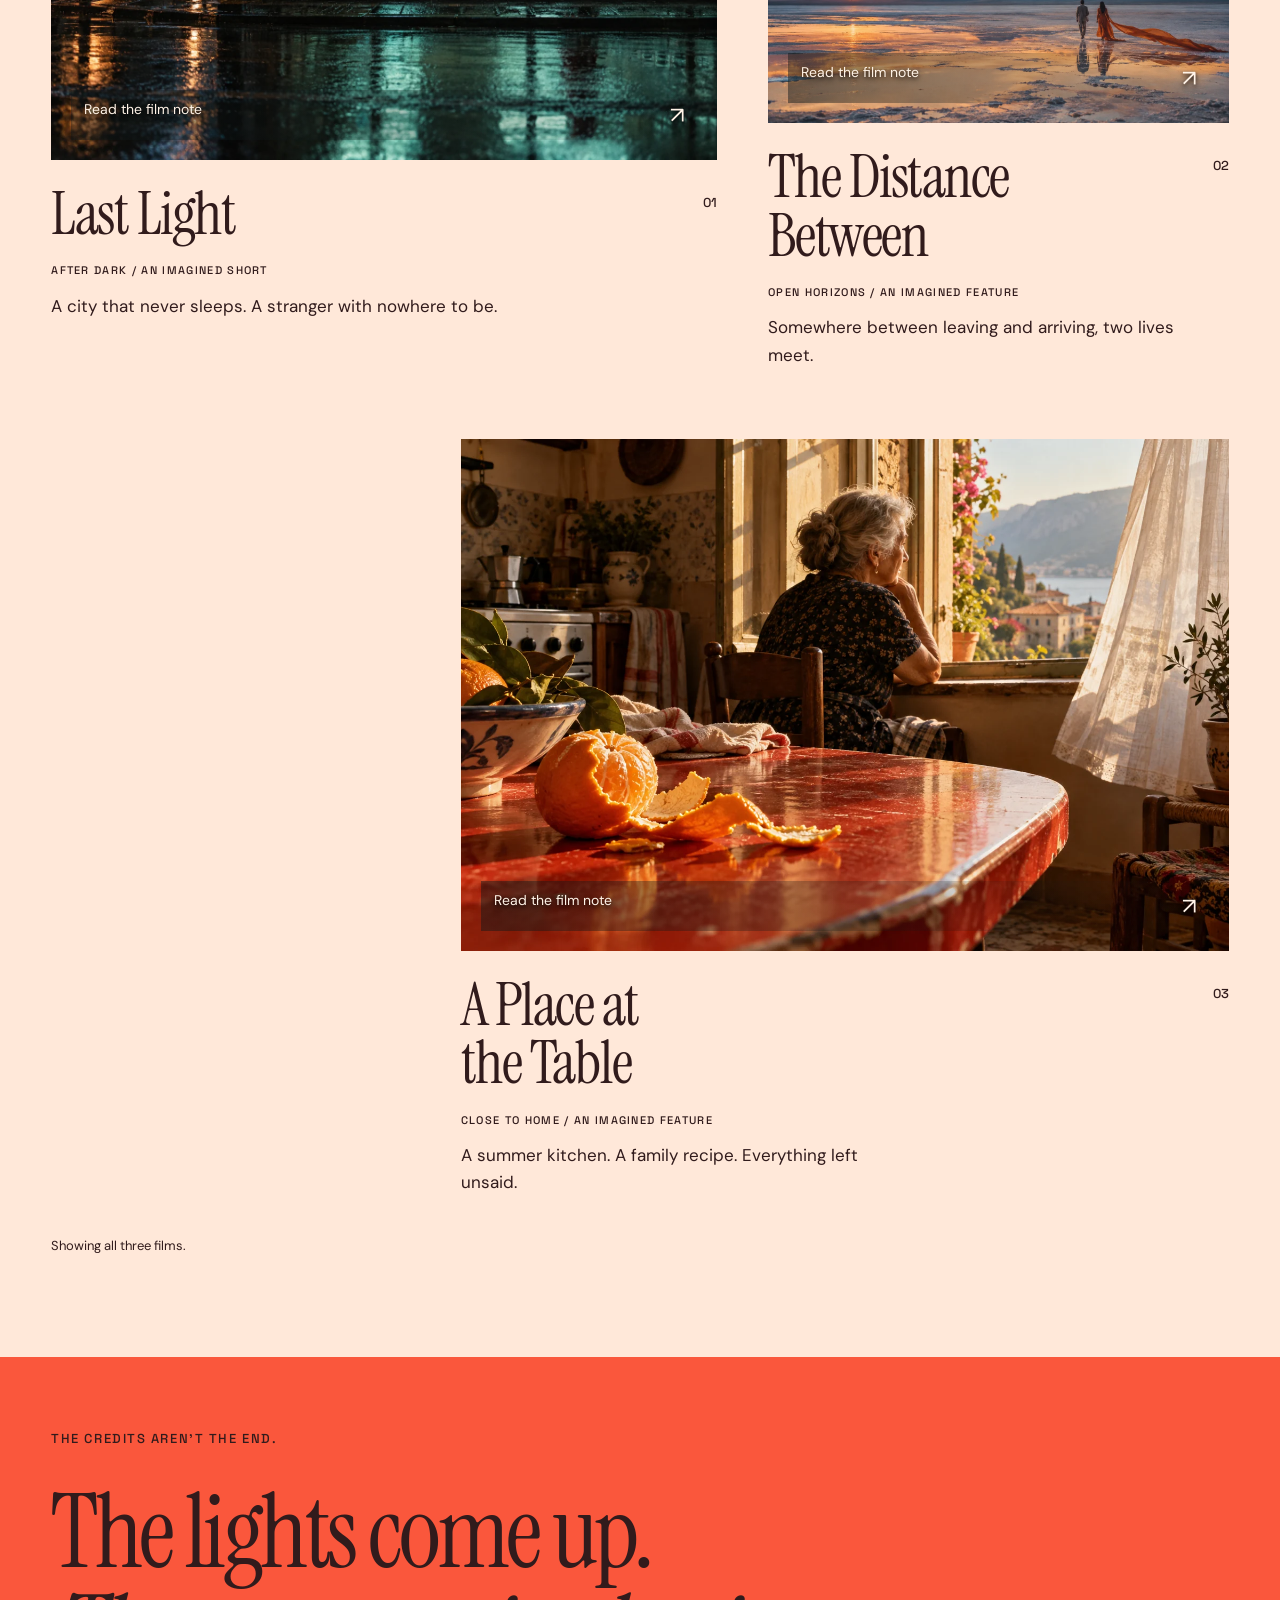
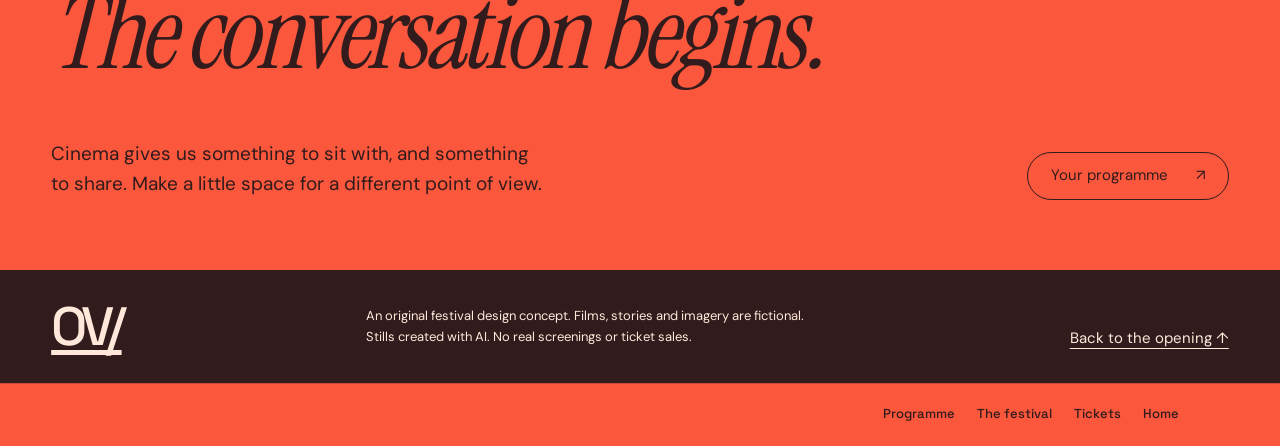
==== commit 84ba57a7: "Add product, about and contact pages with a shared page system" ====
--- a/index.html
+++ b/index.html
@@ -1,7 +1,9 @@
-<!doctype html><html lang="en"><head><meta charset="utf-8"><meta name="viewport" content="width=device-width,initial-scale=1"><meta name="theme-color" content="#f3efe5"><title>OVERTURE · For the feeling that follows</title><meta name="description" content="An independent film festival concept. Enter the frame, explore three imagined films and make your own programme."><link rel="icon" href="./assets/icon.svg" type="image/svg+xml"><link rel="preload" href="./assets/sans.woff2" as="font" type="font/woff2" crossorigin><link rel="stylesheet" href="./common.css?v=86716614e279"><link rel="stylesheet" href="./style.css?v=f6d5441d3dba"><script type="importmap">{"imports":{"three":"./assets/vendor/three.module.js","three/webgpu":"./assets/vendor/three.module.js"}}</script></head><body>
-<a class="skip" href="#programme">Skip to films</a><header class="nav"><a class="brand header-brand" href="#top">OVERTURE /</a><span class="caps nav-caption">Independent cinema.<br>A concept edition.</span><nav aria-label="Main navigation"><a href="#programme">The films ↗</a><button id="my-program" aria-label="My programme"><span class="program-label">My programme</span> <span id="saved-count">0</span></button><button data-motion aria-pressed="false">Motion on</button></nav></header>
+<!doctype html><html lang="en"><head><meta charset="utf-8"><meta name="viewport" content="width=device-width,initial-scale=1"><meta name="theme-color" content="#f3efe5"><title>OVERTURE · For the feeling that follows</title><meta name="description" content="An independent film festival concept. Enter the frame, explore three imagined films and make your own programme."><link rel="icon" href="./assets/icon.svg" type="image/svg+xml"><link rel="preload" href="./assets/sans.woff2" as="font" type="font/woff2" crossorigin><link rel="stylesheet" href="./common.css?v=86716614e279"><link rel="stylesheet" href="./style.css?v=f6d5441d3dba"><script type="importmap">{"imports":{"three":"./assets/vendor/three.module.js","three/webgpu":"./assets/vendor/three.module.js"}}</script><link rel="stylesheet" href="./page.css">
+</head><body>
+<a class="skip" href="#programme">Skip to films</a><header class="nav"><a class="brand header-brand" href="#top">OVERTURE /</a><span class="caps nav-caption">Independent cinema.<br>A concept edition.</span><nav aria-label="Main navigation"><a href="./programme.html">Programme</a><a href="./about.html">The festival</a><a href="./tickets.html">Tickets</a><button id="my-program" aria-label="My programme"><span class="program-label">My programme</span> <span id="saved-count">0</span></button><button data-motion aria-pressed="false">Motion on</button></nav></header>
 <main id="top"><section class="journey" aria-label="A filmstrip becomes a cinema screen"><div class="sticky"><h1 class="masthead">OVERTURE</h1><span class="edition caps">A GOOD FILM<br>IS ONLY THE BEGINNING.</span><div class="projection"><img id="projection-image" src="./assets/night.webp" width="1440" height="960" alt="A woman waiting in a turquoise-lit laundromat at night"></div><div class="scene"><canvas aria-label="A curved three-dimensional filmstrip that unfurls toward the viewer"></canvas><div class="fallback" hidden>Some stories stay with you.<br><a href="#programme">Discover the films ↓</a></div></div><div class="hero-bottom"><div><span class="caps">NEW VOICES. LONG AFTERIMAGES.</span><p>For the feeling<br><em>that follows you home.</em></p></div><div class="hero-actions"><div class="frame-select" role="group" aria-label="Choose projected film"><button data-frame="0" class="selected" aria-pressed="true" aria-label="Project Last Light">01</button><button data-frame="1" aria-pressed="false" aria-label="Project The Distance Between">02</button><button data-frame="2" aria-pressed="false" aria-label="Project A Place at the Table">03</button><span class="caps">CHOOSE A FRAME</span></div><a class="action" href="#programme">Find your next film <span class="arrow">↗</span></a></div></div><div class="screen-title" aria-hidden="true">Some stories<br><em>stay with you.</em></div><div class="frame-counter caps"><span id="frame-name">LAST LIGHT</span><span id="scroll-cue">SCROLL TO ENTER ↓</span></div></div></section>
-<section id="programme" class="programme"><div class="programme-head reveal"><span class="caps">THE PROGRAMME / THREE INVENTED WORLDS</span><div><h2>Take a seat.<br><em>Go somewhere.</em></h2><p>Three imagined films. Three ways of seeing. Read a film note and build a programme of your own.</p></div></div><div class="filters" role="group" aria-label="Filter films"><button data-filter="all" class="selected" aria-pressed="true">All films <span>03</span></button><button data-filter="night" aria-pressed="false">After dark</button><button data-filter="salt" aria-pressed="false">Open horizons</button><button data-filter="home" aria-pressed="false">Close to home</button></div><div class="film-grid" id="film-grid"><button class="film-card reveal" data-film="0" data-category="night"><div class="poster"><img src="./assets/night.webp" alt="A red-coated woman waits in a glowing laundromat on a rainy street" width="1440" height="960" loading="lazy"><span class="poster-action">Read the film note <span>↗</span></span></div><div class="film-heading"><h3>Last Light</h3><span class="film-index">01</span></div><div class="film-meta caps">AFTER DARK / AN IMAGINED SHORT</div><p>A city that never sleeps. A stranger with nowhere to be.</p></button><button class="film-card reveal" data-film="1" data-category="salt"><div class="poster"><img src="./assets/salt.webp" alt="Two figures cross a mirrored salt flat under an orange sunset" width="1440" height="960" loading="lazy"><span class="poster-action">Read the film note <span>↗</span></span></div><div class="film-heading"><h3>The Distance<br>Between</h3><span class="film-index">02</span></div><div class="film-meta caps">OPEN HORIZONS / AN IMAGINED FEATURE</div><p>Somewhere between leaving and arriving, two lives meet.</p></button><button class="film-card reveal" data-film="2" data-category="home"><div class="poster"><img src="./assets/home.webp" alt="Sunlight falls across an orange and a red kitchen table beside a woman at a window" width="1440" height="960" loading="lazy"><span class="poster-action">Read the film note <span>↗</span></span></div><div class="film-heading"><h3>A Place at<br>the Table</h3><span class="film-index">03</span></div><div class="film-meta caps">CLOSE TO HOME / AN IMAGINED FEATURE</div><p>A summer kitchen. A family recipe. Everything left unsaid.</p></button></div><p class="filter-status" aria-live="polite" id="filter-status">Showing all three films.</p></section>
+<section id="programme" class="programme"><div class="programme-head reveal"><span class="caps">THE PROGRAMME / THREE INVENTED WORLDS</span><div><h2>Take a seat.<br><em>Go somewhere.</em></h2><p>Three imagined films. Three ways of seeing. Read a film note and build a programme of your own.</p></div></div><div class="filters" role="group" aria-label="Filter films"><button data-filter="all" class="selected" aria-pressed="true">All films <span>03</span></button><button data-filter="night" aria-pressed="false">After dark</button><button data-filter="salt" aria-pressed="false">Open horizons</button><button data-filter="home" aria-pressed="false">Close to home</button></div><div class="programme-strip" id="programme-strip" hidden><span class="ps-label caps">Your programme</span><div class="ps-stubs" id="ps-stubs"></div><button class="ps-review" id="ps-review" type="button">Review ↗</button></div><div class="film-grid" id="film-grid"><button class="film-card reveal" data-film="0" data-category="night"><div class="poster"><img src="./assets/night.webp" alt="A red-coated woman waits in a glowing laundromat on a rainy street" width="1440" height="960" loading="lazy"><span class="poster-action">Read the film note <span>↗</span></span></div><div class="film-heading"><h3>Last Light</h3><span class="film-index">01</span></div><div class="film-meta caps">AFTER DARK / AN IMAGINED SHORT</div><p>A city that never sleeps. A stranger with nowhere to be.</p></button><button class="film-card reveal" data-film="1" data-category="salt"><div class="poster"><img src="./assets/salt.webp" alt="Two figures cross a mirrored salt flat under an orange sunset" width="1440" height="960" loading="lazy"><span class="poster-action">Read the film note <span>↗</span></span></div><div class="film-heading"><h3>The Distance<br>Between</h3><span class="film-index">02</span></div><div class="film-meta caps">OPEN HORIZONS / AN IMAGINED FEATURE</div><p>Somewhere between leaving and arriving, two lives meet.</p></button><button class="film-card reveal" data-film="2" data-category="home"><div class="poster"><img src="./assets/home.webp" alt="Sunlight falls across an orange and a red kitchen table beside a woman at a window" width="1440" height="960" loading="lazy"><span class="poster-action">Read the film note <span>↗</span></span></div><div class="film-heading"><h3>A Place at<br>the Table</h3><span class="film-index">03</span></div><div class="film-meta caps">CLOSE TO HOME / AN IMAGINED FEATURE</div><p>A summer kitchen. A family recipe. Everything left unsaid.</p></button></div><p class="filter-status" aria-live="polite" id="filter-status">Showing all three films.</p></section>
 <section class="afterword"><span class="caps">THE CREDITS AREN’T THE END.</span><h2 class="reveal">The lights come up.<br><em>The conversation begins.</em></h2><div><p>Cinema gives us something to sit with, and something to share. Make a little space for a different point of view.</p><button class="pill" id="review-program">Your programme <span class="arrow">↗</span></button></div></section></main><footer class="site-footer"><a class="brand" href="#top">OV/</a><p>An original festival design concept. Films, stories and imagery are fictional. Stills created with AI. No real screenings or ticket sales.</p><a href="#top">Back to the opening ↑</a></footer>
 <dialog id="film-note"><img id="note-image" src="./assets/night.webp" alt="" width="1440" height="960"><div class="dialog-inner"><button class="dialog-close" data-close>Close ×</button><span class="caps" id="note-genre">AFTER DARK</span><h2 id="note-title">Last Light</h2><p id="note-synopsis"></p><button class="action" id="save-film">Save to my programme <span>+</span></button><p class="note-status" aria-live="polite" id="save-status"></p></div></dialog><dialog id="program-note"><div class="dialog-inner"><button class="dialog-close" data-close>Close ×</button><span class="caps">YOUR OWN LITTLE FESTIVAL</span><h2>My programme.</h2><div id="program-list"></div><p class="program-hint">Your selection is saved in this browser. These fictional films are part of a design demo.</p><a class="action" href="#programme" id="browse-films">Browse the films ↗</a></div></dialog>
-<script type="module" src="./app.js?v=5276ff197e7f"></script></body></html>
+<script type="module" src="./app.js?v=5276ff197e7f"></script><footer class="pg-footer pg-footer--links"><div class="pg-wrap"><div class="pg-footer-row"><nav aria-label="Site"><a href="./programme.html">Programme</a><a href="./about.html">The festival</a><a href="./tickets.html">Tickets</a><a href="./index.html">Home</a></nav></div></div></footer>
+</body></html>
--- a/style.css
+++ b/style.css
@@ -9,3 +9,4 @@
 .masthead{z-index:4;text-shadow:0 2px 16px #311b1c16;pointer-events:none}
 
 .masthead{font-size:22.5vw}
+.programme-strip{display:flex;align-items:center;gap:18px;flex-wrap:wrap;margin:0 0 38px;padding:16px 0 15px;border-top:2px solid #2a1614;border-bottom:2px solid #2a1614;color:#2a1614}.programme-strip[hidden]{display:none}.ps-label{font-size:11px;letter-spacing:.16em;opacity:.85;white-space:nowrap}.ps-stubs{display:flex;gap:10px;flex-wrap:wrap;flex:1}.ps-stub{display:inline-flex;align-items:center;gap:9px;border:0;padding:9px 13px 9px 11px;font:500 13px/1 Space,sans-serif;letter-spacing:.02em;background:#2a1614;color:#f7ece2}.ps-stub b{font:inherit;font-weight:500;opacity:1;font-size:11px;letter-spacing:.1em;color:#ff7052}.ps-review{border:0;background:#2a1614;color:#f6e7dc;font:500 12px Space,sans-serif;letter-spacing:.1em;text-transform:uppercase;padding:11px 16px;min-height:44px;cursor:pointer}.ps-review:hover{background:#e8543c;color:#fff}
--- a/page.css
+++ b/page.css
@@ -0,0 +1,169 @@
+/* Inner-page system. Inherits each brand's paper, ink and accent. */
+:root{
+  --pg-display:Space,Arial,sans-serif;
+  --pg-serif:Instrument,Georgia,serif;
+  --pg-rule:color-mix(in srgb, var(--ink) 22%, transparent);
+  --pg-soft:color-mix(in srgb, var(--ink) 7%, var(--paper));
+  --pg-softer:color-mix(in srgb, var(--ink) 4%, var(--paper));
+  --pg-mute:color-mix(in srgb, var(--ink) 68%, var(--paper));
+  --pg-ease:cubic-bezier(.22,1,.36,1);
+  --pg-snap:cubic-bezier(.2,.9,.25,1.2);
+}
+.pg-body{background:var(--paper);color:var(--ink);margin:0}
+.pg-wrap{max-width:1180px;margin:0 auto;padding:0 clamp(20px,4vw,56px)}
+
+/* page enter */
+@keyframes pgIn{from{opacity:0;transform:translateY(16px)}to{opacity:1;transform:none}}
+.pg-main{animation:pgIn .6s var(--pg-ease) both}
+
+/* header */
+.pg-header{position:sticky;top:0;z-index:60;display:flex;align-items:center;justify-content:space-between;gap:20px;
+  padding:18px clamp(20px,4vw,56px);background:color-mix(in srgb, var(--paper) 88%, transparent);
+  backdrop-filter:blur(14px);border-bottom:1px solid var(--pg-rule)}
+.pg-brand{font:500 22px/1 var(--pg-display);letter-spacing:-.03em;color:var(--ink);text-decoration:none}
+.pg-brand span{display:block;font:500 9px/1.4 var(--pg-display);letter-spacing:.22em;text-transform:uppercase;opacity:.62;margin-top:5px}
+.pg-nav{display:flex;align-items:center;gap:clamp(14px,2.4vw,34px)}
+.pg-nav a{position:relative;font:400 14px/1 var(--pg-display);color:var(--ink);text-decoration:none;padding:10px 0;letter-spacing:.01em}
+.pg-nav a:after{content:'';position:absolute;left:0;right:0;bottom:4px;height:1px;background:currentColor;transform:scaleX(0);transform-origin:left;transition:transform .35s var(--pg-ease)}
+.pg-nav a:hover:after,.pg-nav a:focus-visible:after,.pg-nav a[aria-current='page']:after{transform:scaleX(1)}
+.pg-nav a[aria-current='page']{font-weight:500}
+.pg-menu{display:none;border:1px solid var(--pg-rule);background:transparent;color:var(--ink);font:500 13px/1 var(--pg-display);
+  padding:12px 16px;border-radius:99px;cursor:pointer;min-height:44px}
+.pg-nav a:focus-visible,.pg-brand:focus-visible,.pg-menu:focus-visible,.btn:focus-visible,
+.pg-form input:focus-visible,.pg-form textarea:focus-visible,.pg-form select:focus-visible{
+  outline:2px solid var(--accent);outline-offset:4px}
+
+/* hero */
+.pg-hero{padding:clamp(56px,9vw,120px) 0 clamp(40px,6vw,72px);border-bottom:1px solid var(--pg-rule)}
+.pg-eyebrow{font:500 11px/1.4 var(--pg-display);letter-spacing:.18em;text-transform:uppercase;color:var(--pg-mute);margin:0 0 26px}
+.pg-title{font:500 clamp(42px,7.4vw,104px)/.94 var(--pg-display);letter-spacing:-.045em;margin:0 0 28px;max-width:16ch}
+.pg-title em{font-family:var(--pg-serif);font-style:italic;font-weight:400}
+.pg-lead{font:400 clamp(17px,1.5vw,21px)/1.55 var(--pg-display);max-width:52ch;color:var(--pg-mute);margin:0}
+.pg-hero-row{display:grid;grid-template-columns:1.15fr .85fr;gap:clamp(24px,5vw,72px);align-items:end}
+.pg-hero-meta{display:grid;gap:14px;padding-top:8px}
+.pg-hero-meta div{display:flex;justify-content:space-between;gap:16px;padding-bottom:12px;border-bottom:1px solid var(--pg-rule);
+  font:400 13px/1.4 var(--pg-display)}
+.pg-hero-meta dt{color:var(--pg-mute)}
+.pg-hero-meta dd{margin:0;text-align:right}
+
+/* actions */
+.btn{display:inline-flex;align-items:center;justify-content:center;gap:14px;min-height:52px;padding:15px 26px;
+  border-radius:99px;border:1px solid var(--ink);background:var(--ink);color:var(--paper);text-decoration:none;
+  font:500 14px/1 var(--pg-display);letter-spacing:.01em;cursor:pointer;
+  transition:transform .18s var(--pg-snap), background .25s, color .25s, box-shadow .25s}
+.btn.solid-accent{background:var(--accent);border-color:var(--accent);color:var(--button-ink,var(--ink))}
+.btn.ghost{background:transparent;color:var(--ink)}
+.btn:hover{transform:translateY(-2px);box-shadow:0 10px 26px color-mix(in srgb,var(--ink) 18%,transparent)}
+.btn:active{transform:scale(.955) translateY(0);box-shadow:0 2px 8px color-mix(in srgb,var(--ink) 22%,transparent)}
+.btn .arw{transition:transform .3s var(--pg-ease)}
+.btn:hover .arw{transform:translate(3px,-3px)}
+.pg-actions{display:flex;flex-wrap:wrap;gap:14px;margin-top:38px}
+
+/* sections */
+.pg-section{padding:clamp(56px,8vw,110px) 0;border-bottom:1px solid var(--pg-rule)}
+.pg-section:last-of-type{border-bottom:0}
+.pg-h2{font:500 clamp(28px,3.6vw,52px)/1.02 var(--pg-display);letter-spacing:-.035em;margin:0 0 24px;max-width:20ch}
+.pg-h2 em{font-family:var(--pg-serif);font-style:italic;font-weight:400}
+.pg-h3{font:500 clamp(19px,2vw,25px)/1.2 var(--pg-display);letter-spacing:-.02em;margin:0 0 10px}
+.pg-p{font:400 17px/1.65 var(--pg-display);max-width:62ch;color:var(--pg-mute);margin:0 0 16px}
+.pg-two{display:grid;grid-template-columns:1fr 1fr;gap:clamp(24px,6vw,80px);align-items:start}
+.pg-three{display:grid;grid-template-columns:repeat(3,1fr);gap:clamp(16px,2.4vw,28px)}
+
+/* cards */
+.pg-card{border:1px solid var(--pg-rule);background:var(--pg-softer);padding:clamp(20px,2.6vw,32px);
+  transition:transform .35s var(--pg-ease), border-color .35s, background .35s}
+.pg-card:hover{transform:translateY(-4px);border-color:color-mix(in srgb,var(--ink) 45%,transparent);background:var(--pg-soft)}
+.pg-card .pg-num{font:500 11px/1 var(--pg-display);letter-spacing:.16em;color:var(--pg-mute);display:block;margin-bottom:18px}
+.pg-card p{font:400 15px/1.6 var(--pg-display);color:var(--pg-mute);margin:0}
+
+/* spec table */
+.pg-spec{width:100%;border-collapse:collapse;font:400 15px/1.5 var(--pg-display)}
+.pg-spec th,.pg-spec td{text-align:left;padding:15px 0;border-bottom:1px solid var(--pg-rule);vertical-align:top}
+.pg-spec th{width:38%;font-weight:400;color:var(--pg-mute)}
+.pg-spec td{font-weight:500}
+.pg-spec tr:last-child th,.pg-spec tr:last-child td{border-bottom:0}
+
+/* steps */
+.pg-steps{counter-reset:s;display:grid;gap:0}
+.pg-step{counter-increment:s;display:grid;grid-template-columns:64px 1fr;gap:20px;padding:26px 0;border-top:1px solid var(--pg-rule);align-items:start}
+.pg-step:before{content:'0' counter(s);font:500 12px/1.6 var(--pg-display);letter-spacing:.14em;color:var(--pg-mute)}
+
+/* notes list */
+.pg-list{list-style:none;margin:0;padding:0;display:grid;gap:0}
+.pg-list li{display:grid;grid-template-columns:1fr auto;gap:20px;padding:18px 0;border-bottom:1px solid var(--pg-rule);align-items:baseline}
+.pg-list .k{font:500 16px/1.4 var(--pg-display)}
+.pg-list .v{font:400 14px/1.4 var(--pg-display);color:var(--pg-mute);text-align:right}
+
+/* band */
+.pg-band{background:var(--ink);color:var(--paper);padding:clamp(48px,7vw,96px) 0}
+.pg-band .pg-h2{color:var(--paper)}
+.pg-band .pg-p{color:color-mix(in srgb,var(--paper) 76%,transparent)}
+.pg-band .btn{background:var(--accent);border-color:var(--accent);color:var(--button-ink,var(--ink))}
+.pg-band .btn.ghost{background:transparent;border-color:color-mix(in srgb,var(--paper) 45%,transparent);color:var(--paper)}
+
+/* form */
+.pg-form{display:grid;gap:18px;max-width:620px}
+.pg-field{display:grid;gap:8px}
+.pg-field label{font:500 11px/1.4 var(--pg-display);letter-spacing:.14em;text-transform:uppercase;color:var(--pg-mute)}
+.pg-field input,.pg-field textarea,.pg-field select{
+  font:400 16px/1.5 var(--pg-display);color:var(--ink);background:transparent;
+  border:0;border-bottom:1px solid var(--pg-rule);padding:12px 2px;transition:border-color .3s}
+.pg-field input:focus,.pg-field textarea:focus,.pg-field select:focus{border-bottom-color:var(--ink);outline:none}
+.pg-field textarea{resize:vertical;min-height:120px}
+.pg-note{font:400 13px/1.6 var(--pg-display);color:var(--pg-mute);margin:0}
+.pg-sent{display:none;margin-top:18px;padding:16px 18px;border:1px solid var(--accent);
+  background:color-mix(in srgb,var(--accent) 16%,var(--paper));font:500 14px/1.5 var(--pg-display)}
+.pg-sent[data-on='true']{display:block;animation:pgPop .5s var(--pg-snap) both}
+@keyframes pgPop{0%{opacity:0;transform:scale(.96) translateY(6px)}60%{transform:scale(1.015)}100%{opacity:1;transform:none}}
+
+/* faq */
+.pg-faq{border-top:1px solid var(--pg-rule)}
+.pg-faq details{border-bottom:1px solid var(--pg-rule)}
+.pg-faq summary{cursor:pointer;list-style:none;padding:20px 0;font:500 16px/1.4 var(--pg-display);
+  display:flex;justify-content:space-between;gap:20px;align-items:center}
+.pg-faq summary::-webkit-details-marker{display:none}
+.pg-faq summary span{transition:transform .35s var(--pg-ease);font-size:18px}
+.pg-faq details[open] summary span{transform:rotate(45deg)}
+.pg-faq p{font:400 15px/1.65 var(--pg-display);color:var(--pg-mute);margin:0 0 20px;max-width:60ch}
+
+/* footer */
+.pg-footer{padding:44px 0 60px;border-top:1px solid var(--pg-rule)}
+.pg-footer-row{display:flex;flex-wrap:wrap;gap:24px;justify-content:space-between;align-items:flex-start}
+.pg-footer p{font:400 13px/1.6 var(--pg-display);color:var(--pg-mute);margin:0;max-width:44ch}
+.pg-footer nav{display:flex;flex-wrap:wrap;gap:18px}
+.pg-footer nav a{font:400 13px/1.6 var(--pg-display);color:var(--ink);text-decoration:none;border-bottom:1px solid transparent;transition:border-color .25s}
+.pg-footer nav a:hover{border-bottom-color:currentColor}
+
+/* reduced motion */
+@media(prefers-reduced-motion:reduce){
+  .pg-main{animation:none}
+  .pg-card,.btn,.pg-nav a:after,.pg-faq summary span{transition:none}
+  .pg-card:hover{transform:none}
+}
+
+/* responsive */
+@media(max-width:900px){
+  .pg-hero-row,.pg-two{grid-template-columns:1fr;gap:32px}
+  .pg-three{grid-template-columns:1fr}
+}
+@media(max-width:760px){
+  .pg-menu{display:inline-flex}
+  .pg-nav{position:fixed;inset:64px 0 auto 0;flex-direction:column;align-items:flex-start;gap:4px;
+    padding:18px clamp(20px,4vw,56px) 26px;background:var(--paper);border-bottom:1px solid var(--pg-rule);
+    transform:translateY(-12px);opacity:0;pointer-events:none;transition:opacity .3s var(--pg-ease),transform .3s var(--pg-ease)}
+  .pg-nav[data-open='true']{opacity:1;transform:none;pointer-events:auto}
+  .pg-nav a{font-size:17px;padding:12px 0;width:100%}
+  .pg-nav a:after{display:none}
+  .pg-title{max-width:100%}
+  .pg-step{grid-template-columns:44px 1fr;gap:12px}
+}
+
+/* press feedback */
+.btn.is-pressed{transform:scale(.955);box-shadow:0 2px 8px color-mix(in srgb,var(--ink) 24%,transparent)}
+.pg-card.is-pressed{transform:translateY(0) scale(.995)}
+.pg-faq summary.is-pressed{opacity:.7}
+@media(prefers-reduced-motion:reduce){.btn.is-pressed{transform:none}}
+
+.pg-footer--links{padding:20px 0}
+.pg-footer--links .pg-footer-row{justify-content:flex-end}
+.pg-footer--links nav{gap:22px}
